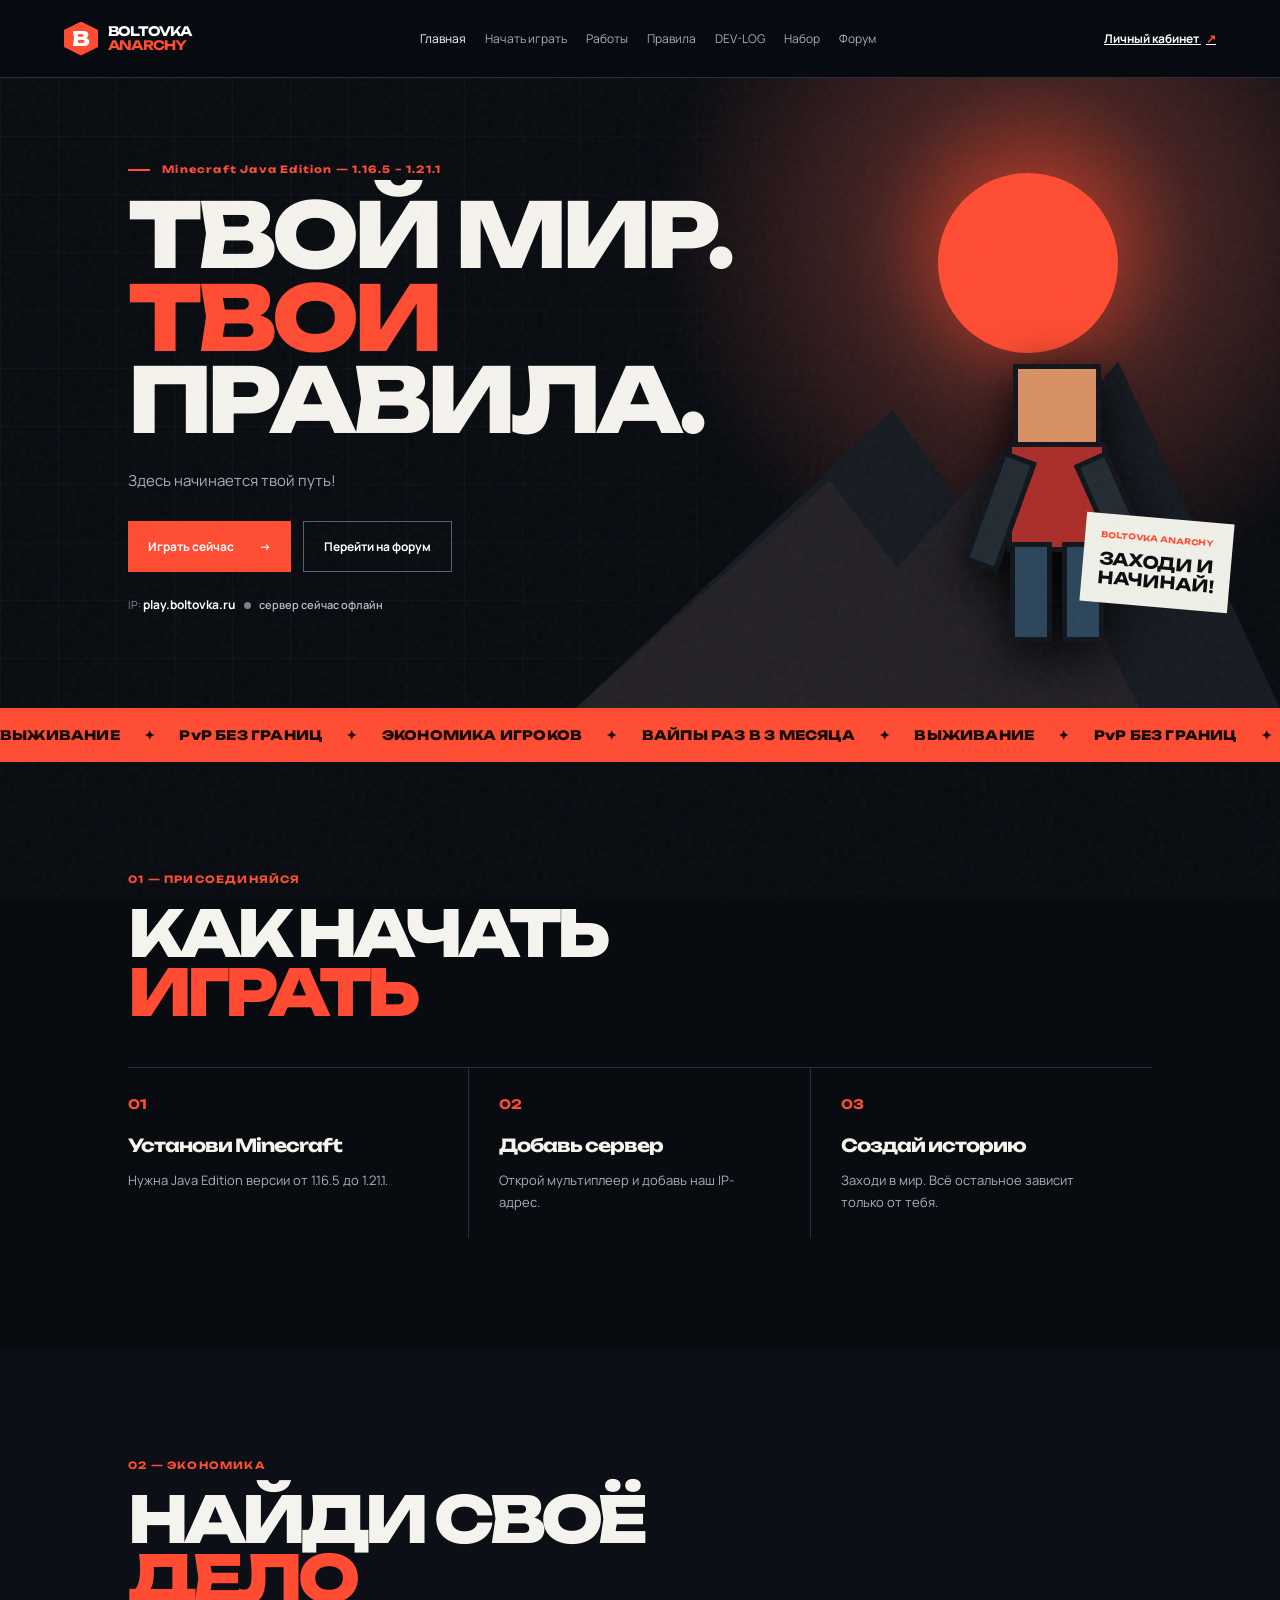
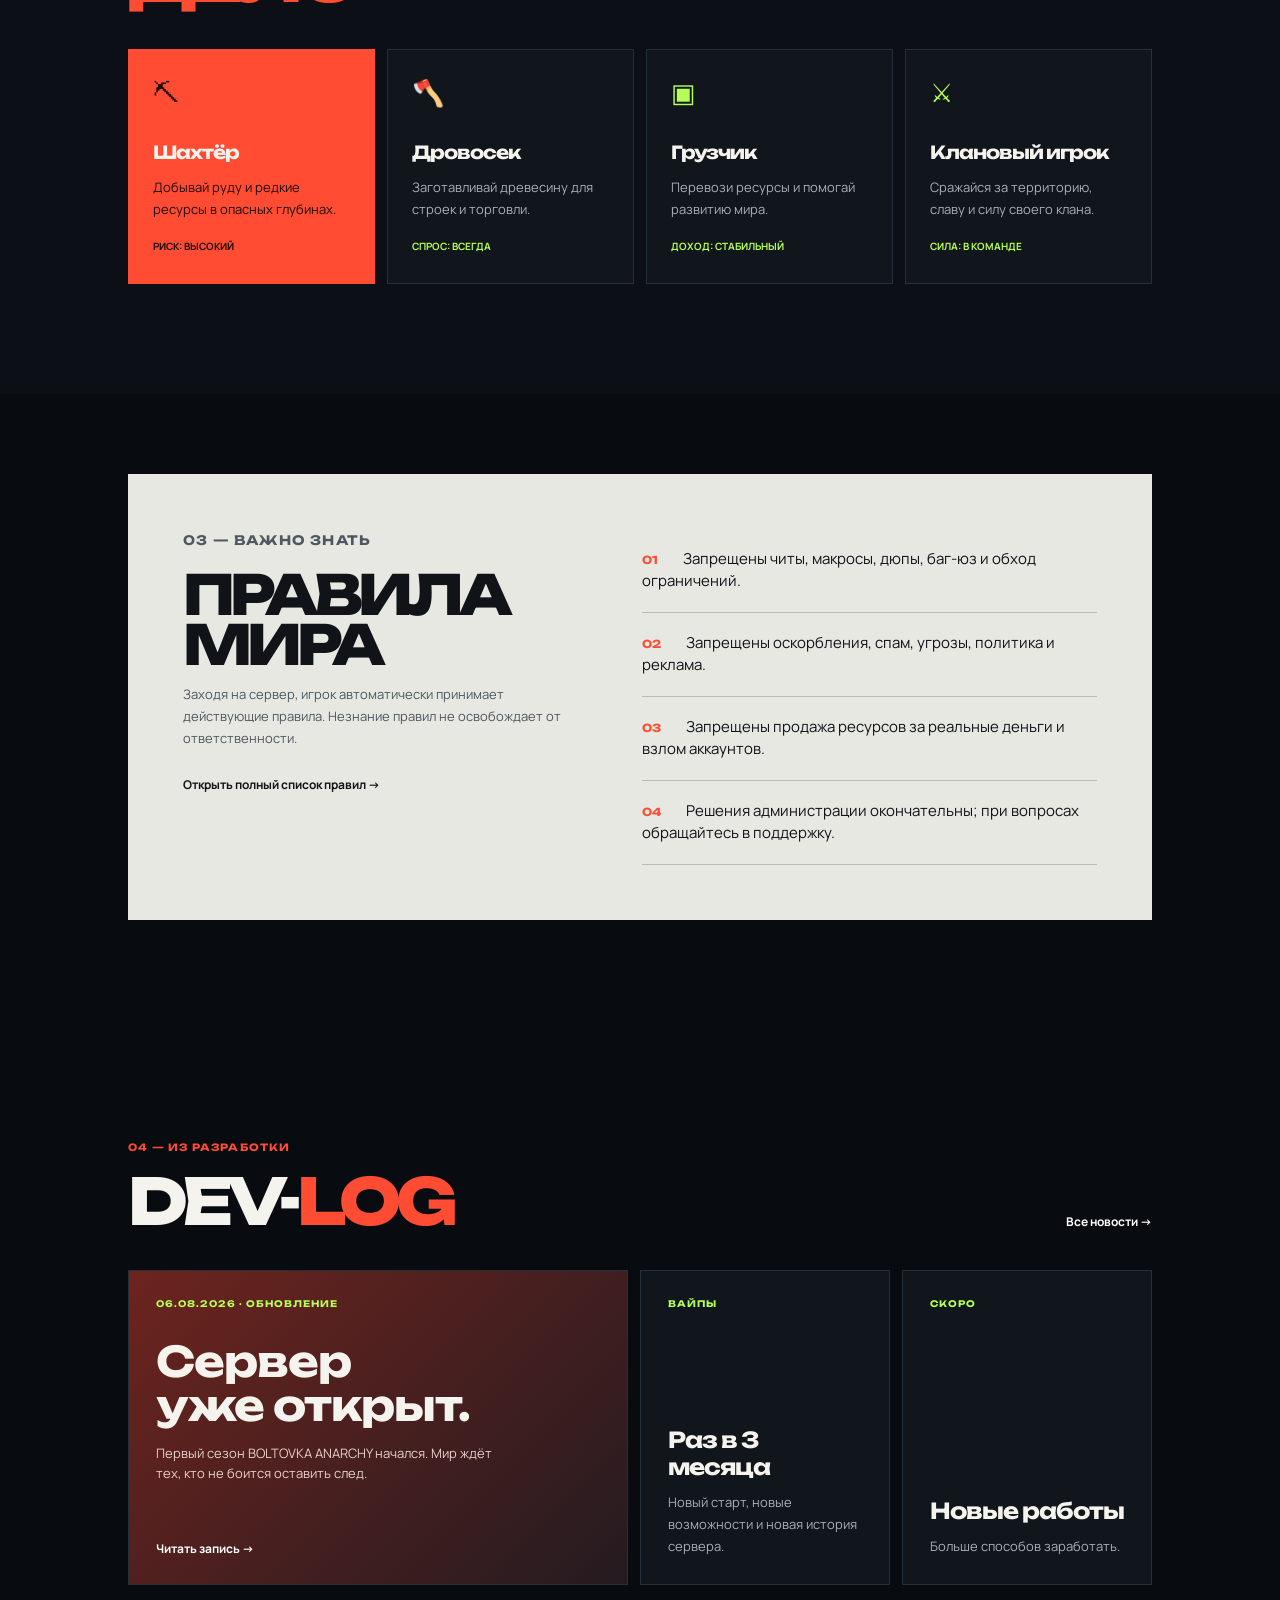
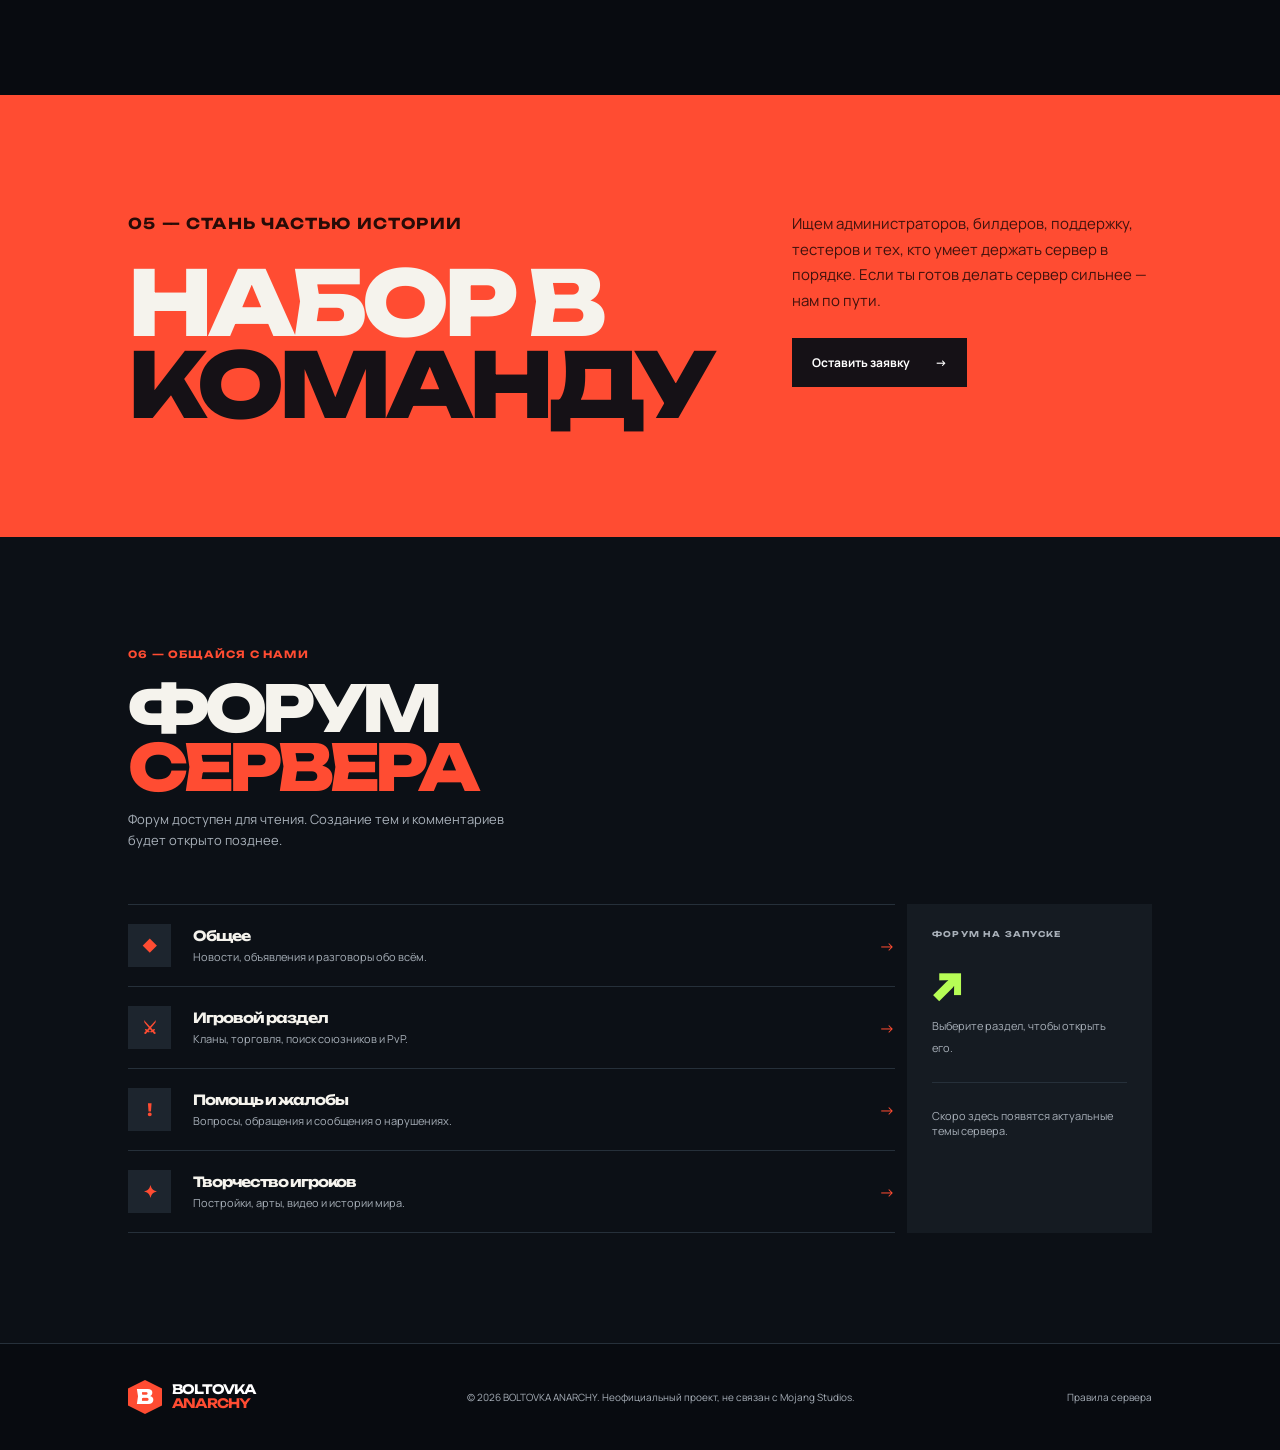
==== index.html @ 23313729 "Add files via upload" ====
<!doctype html>
<html lang="ru">
  <head>
    <meta charset="UTF-8" />
    <meta name="viewport" content="width=device-width, initial-scale=1.0" />
    <meta name="theme-color" content="#080b10" />
    <meta name="description" content="Официальный форум Minecraft-сервера BOLTOVKA ANARCHY" />
    <title>BOLTOVKA ANARCHY — Minecraft форум</title>
    <link rel="preconnect" href="https://fonts.googleapis.com" />
    <link rel="preconnect" href="https://fonts.gstatic.com" crossorigin />
    <link href="https://fonts.googleapis.com/css2?family=Manrope:wght@400;500;600;700;800&family=Unbounded:wght@500;700;800&display=swap" rel="stylesheet" />
    <link rel="stylesheet" href="styles.css" />
  </head>
  <body>
    <div class="noise"></div>
    <header class="header">
      <a class="brand" href="#home" aria-label="BOLTOVKA ANARCHY — главная">
        <span class="brand-mark">B</span>
        <span>BOLTOVKA<br /><em>ANARCHY</em></span>
      </a>
      <button class="menu-toggle" aria-label="Открыть меню" aria-expanded="false">☰</button>
      <nav class="nav" aria-label="Основная навигация">
        <a class="active" href="#home">Главная</a>
        <a href="#start">Начать играть</a>
        <a href="#jobs">Работы</a>
        <a href="rules.html">Правила</a>
        <a href="#news">DEV-LOG</a>
        <a href="#apply">Набор</a>
        <a href="#forum">Форум</a>
      </nav>
      <a class="account-button" href="account.html">Личный кабинет <span>↗</span></a>
    </header>

    <main>
      <section class="hero" id="home">
        <div class="hero-grid"></div>
        <div class="hero-copy">
          <p class="eyebrow"><span></span> Minecraft Java Edition — 1.16.5 – 1.21.1</p>
          <h1>ТВОЙ МИР.<br /><i>ТВОИ</i> ПРАВИЛА.</h1>
          <p class="hero-text">Здесь начинается твой путь!</p>
          <div class="hero-actions">
            <button class="button primary" data-copy="play.boltovka.ru">Играть сейчас <b>→</b></button>
            <a class="button secondary" href="#forum">Перейти на форум</a>
          </div>
          <p class="server-ip">IP: <button data-copy="play.boltovka.ru">play.boltovka.ru</button><span class="online-dot offline" id="online-dot"></span><strong id="online-status">проверяем онлайн…</strong></p>
        </div>
        <div class="hero-art" aria-hidden="true">
          <div class="sun"></div><div class="mountain mountain-a"></div><div class="mountain mountain-b"></div>
          <div class="character"><div class="head"></div><div class="body"></div><div class="arm arm-left"></div><div class="arm arm-right"></div><div class="leg leg-left"></div><div class="leg leg-right"></div></div>
          <div class="floating-card"><small>BOLTOVKA ANARCHY</small><b>ЗАХОДИ И<br />НАЧИНАЙ!</b></div>
        </div>
      </section>

      <section class="ticker" aria-label="Особенности сервера"><div class="ticker-track"><div class="ticker-copy">ВЫЖИВАНИЕ <b>✦</b> PvP БЕЗ ГРАНИЦ <b>✦</b> ЭКОНОМИКА ИГРОКОВ <b>✦</b> ВАЙПЫ РАЗ В 3 МЕСЯЦА <b>✦</b> ВЫЖИВАНИЕ <b>✦</b> PvP БЕЗ ГРАНИЦ <b>✦</b> ЭКОНОМИКА ИГРОКОВ <b>✦</b> ВАЙПЫ РАЗ В 3 МЕСЯЦА <b>✦</b> ВЫЖИВАНИЕ <b>✦</b> PvP БЕЗ ГРАНИЦ <b>✦</b> ЭКОНОМИКА ИГРОКОВ <b>✦</b> ВАЙПЫ РАЗ В 3 МЕСЯЦА <b>✦</b></div><div class="ticker-copy" aria-hidden="true">ВЫЖИВАНИЕ <b>✦</b> PvP БЕЗ ГРАНИЦ <b>✦</b> ЭКОНОМИКА ИГРОКОВ <b>✦</b> ВАЙПЫ РАЗ В 3 МЕСЯЦА <b>✦</b> ВЫЖИВАНИЕ <b>✦</b> PvP БЕЗ ГРАНИЦ <b>✦</b> ЭКОНОМИКА ИГРОКОВ <b>✦</b> ВАЙПЫ РАЗ В 3 МЕСЯЦА <b>✦</b> ВЫЖИВАНИЕ <b>✦</b> PvP БЕЗ ГРАНИЦ <b>✦</b> ЭКОНОМИКА ИГРОКОВ <b>✦</b> ВАЙПЫ РАЗ В 3 МЕСЯЦА <b>✦</b></div></div></section>

      <section class="section start" id="start">
        <div class="section-title"><p class="eyebrow">01 — ПРИСОЕДИНЯЙСЯ</p><h2>КАК НАЧАТЬ<br /><i>ИГРАТЬ</i></h2></div>
        <div class="steps">
          <article><span>01</span><h3>Установи Minecraft</h3><p>Нужна Java Edition версии от 1.16.5 до 1.21.1.</p></article>
          <article><span>02</span><h3>Добавь сервер</h3><p>Открой мультиплеер и добавь наш IP-адрес.</p></article>
          <article><span>03</span><h3>Создай историю</h3><p>Заходи в мир. Всё остальное зависит только от тебя.</p></article>
        </div>
      </section>

      <section class="section jobs" id="jobs">
        <div class="section-title"><p class="eyebrow">02 — ЭКОНОМИКА</p><h2>НАЙДИ СВОЁ<br /><i>ДЕЛО</i></h2></div>
        <div class="job-grid">
          <article class="job-card accent"><span>⛏</span><h3>Шахтёр</h3><p>Добывай руду и редкие ресурсы в опасных глубинах.</p><b>Риск: высокий</b></article>
          <article class="job-card"><span>🪓</span><h3>Дровосек</h3><p>Заготавливай древесину для строек и торговли.</p><b>Спрос: всегда</b></article>
          <article class="job-card"><span>▣</span><h3>Грузчик</h3><p>Перевози ресурсы и помогай развитию мира.</p><b>Доход: стабильный</b></article>
          <article class="job-card"><span>⚔</span><h3>Клановый игрок</h3><p>Сражайся за территорию, славу и силу своего клана.</p><b>Сила: в команде</b></article>
        </div>
      </section>

      <section class="section rules" id="rules">
        <div class="rules-panel"><div><p class="eyebrow">03 — ВАЖНО ЗНАТЬ</p><h2>ПРАВИЛА<br />МИРА</h2><p>Заходя на сервер, игрок автоматически принимает действующие правила. Незнание правил не освобождает от ответственности.</p><a href="rules.html" class="text-link">Открыть полный список правил →</a></div><ol><li><b>01</b> Запрещены читы, макросы, дюпы, баг-юз и обход ограничений.</li><li><b>02</b> Запрещены оскорбления, спам, угрозы, политика и реклама.</li><li><b>03</b> Запрещены продажа ресурсов за реальные деньги и взлом аккаунтов.</li><li><b>04</b> Решения администрации окончательны; при вопросах обращайтесь в поддержку.</li></ol></div>
      </section>

      <section class="section news" id="news">
        <div class="section-row"><div class="section-title"><p class="eyebrow">04 — ИЗ РАЗРАБОТКИ</p><h2>DEV-<i>LOG</i></h2></div><a class="text-link" href="#forum">Все новости →</a></div>
        <div class="news-grid"><article class="news-feature"><p>06.08.2026 · ОБНОВЛЕНИЕ</p><h3>Сервер<br />уже открыт.</h3><span>Первый сезон BOLTOVKA ANARCHY начался. Мир ждёт тех, кто не боится оставить след.</span><a href="#forum">Читать запись →</a></article><article class="news-card"><p>ВАЙПЫ</p><h3>Раз в 3 месяца</h3><span>Новый старт, новые возможности и новая история сервера.</span></article><article class="news-card"><p>СКОРО</p><h3>Новые работы</h3><span>Больше способов заработать.</span></article></div>
      </section>

      <section class="section apply" id="apply"><div><p class="eyebrow">05 — СТАНЬ ЧАСТЬЮ ИСТОРИИ</p><h2>НАБОР В<br /><i>КОМАНДУ</i></h2></div><div><p>Ищем администраторов, билдеров, поддержку, тестеров и тех, кто умеет держать сервер в порядке. Если ты готов делать сервер сильнее — нам по пути.</p><a class="button primary" href="apply.html">Оставить заявку <b>→</b></a></div></section>

      <section class="forum" id="forum">
        <div class="forum-head"><div><p class="eyebrow">06 — ОБЩАЙСЯ С НАМИ</p><h2>ФОРУМ<br /><i>СЕРВЕРА</i></h2><p class="forum-description">Форум доступен для чтения. Создание тем и комментариев будет открыто позднее.</p></div></div>
        <div class="forum-layout"><div class="forum-categories">
          <a class="forum-category" href="forum.html?section=general"><div class="forum-icon">◆</div><div><h3>Общее</h3><p>Новости, объявления и разговоры обо всём.</p></div><i>→</i></a>
          <a class="forum-category" href="forum.html?section=game"><div class="forum-icon">⚔</div><div><h3>Игровой раздел</h3><p>Кланы, торговля, поиск союзников и PvP.</p></div><i>→</i></a>
          <a class="forum-category" href="forum.html?section=help"><div class="forum-icon">!</div><div><h3>Помощь и жалобы</h3><p>Вопросы, обращения и сообщения о нарушениях.</p></div><i>→</i></a>
          <a class="forum-category" href="forum.html?section=creative"><div class="forum-icon">✦</div><div><h3>Творчество игроков</h3><p>Постройки, арты, видео и истории мира.</p></div><i>→</i></a>
        </div>
        <aside class="forum-side"><p class="eyebrow">ФОРУМ НА ЗАПУСКЕ</p><strong>↗</strong><span>Выберите раздел, чтобы открыть его.</span><hr /><p>Скоро здесь появятся актуальные темы сервера.</p></aside></div>
      </section>
    </main>

    <footer><a class="brand" href="#home"><span class="brand-mark">B</span><span>BOLTOVKA<br /><em>ANARCHY</em></span></a><p>© 2026 BOLTOVKA ANARCHY. Неофициальный проект, не связан с Mojang Studios.</p><a href="rules.html">Правила сервера</a></footer>
    <div class="toast" role="status" aria-live="polite"></div>
    <script src="script.js"></script>
  </body>
</html>
---- styles.css ----
:root{--bg:#080b10;--surface:#11161d;--line:#26303a;--text:#f5f3ed;--muted:#a7afb8;--red:#ff4c32;--lime:#b6fd55}*{box-sizing:border-box}html{scroll-behavior:smooth}body{margin:0;background:var(--bg);color:var(--text);font-family:Manrope,Arial,sans-serif}.noise{position:fixed;inset:0;pointer-events:none;opacity:.05;z-index:5;background-image:url("data:image/svg+xml,%3Csvg viewBox='0 0 180 180' xmlns='http://www.w3.org/2000/svg'%3E%3Cfilter id='n'%3E%3CfeTurbulence type='fractalNoise' baseFrequency='.9' numOctaves='4' stitchTiles='stitch'/%3E%3C/filter%3E%3Crect width='100%25' height='100%25' filter='url(%23n)' opacity='.8'/%3E%3C/svg%3E")}.header{height:78px;padding:0 5vw;display:flex;align-items:center;gap:28px;border-bottom:1px solid var(--line);position:sticky;top:0;z-index:10;background:rgba(8,11,16,.94);backdrop-filter:blur(16px)}.brand{display:flex;align-items:center;gap:10px;color:#fff;text-decoration:none;font:700 13px/1.05 Unbounded,sans-serif;letter-spacing:-.8px}.brand em{color:var(--red);font-style:normal}.brand-mark{display:grid;place-items:center;width:34px;height:34px;background:var(--red);clip-path:polygon(50% 0,100% 25%,100% 75%,50% 100%,0 75%,0 25%);font:800 20px/1 Unbounded}.nav{display:flex;gap:19px;margin:auto}.nav a{color:var(--muted);font-size:12px;text-decoration:none;white-space:nowrap}.nav a:hover,.nav a.active{color:#fff}.nav .active{color:var(--red)}.account-button,.button{border:0;cursor:pointer;font:700 12px Manrope;color:white}.account-button{background:none;padding:8px 0;white-space:nowrap}.account-button span{color:var(--red);margin-left:5px}.menu-toggle{display:none}.hero{min-height:630px;position:relative;overflow:hidden;display:flex;align-items:center;padding:80px 10vw}.hero-grid{position:absolute;inset:0;background:linear-gradient(#ffffff08 1px,transparent 1px),linear-gradient(90deg,#ffffff08 1px,transparent 1px);background-size:58px 58px;mask-image:linear-gradient(90deg,#000 30%,transparent 88%)}.hero-copy{max-width:660px;z-index:2}.eyebrow{font:700 10px/1.4 Unbounded,sans-serif;letter-spacing:1.2px;color:var(--red);margin:0 0 18px}.eyebrow span{display:inline-block;width:22px;height:2px;background:var(--red);vertical-align:middle;margin-right:9px}.hero h1,.section h2,.forum h2{font:800 clamp(44px,7vw,96px)/.92 Unbounded,sans-serif;letter-spacing:-5px;margin:0}.hero h1 i,.section h2 i,.forum h2 i{color:var(--red);font-style:normal}.hero-text{max-width:510px;color:var(--muted);line-height:1.7;font-size:15px;margin:27px 0}.hero-actions{display:flex;gap:12px}.button{display:inline-flex;gap:25px;align-items:center;justify-content:center;padding:16px 20px;text-decoration:none}.primary{background:var(--red)}.primary:hover{background:#ff684f}.secondary{border:1px solid #58616b;color:#fff;background:transparent}.server-ip{font-size:11px;color:#7e8994;margin-top:24px}.server-ip button{background:none;border:0;color:#fff;font:700 12px Manrope;padding:0;cursor:pointer}.online-dot{display:inline-block;width:7px;height:7px;border-radius:50%;background:var(--lime);margin:0 8px}.server-ip strong{font-weight:600;color:#b6bec6}.hero-art{position:absolute;right:0;top:0;width:55%;height:100%;background:radial-gradient(circle at 65% 25%,#8c3226 0 5%,#432221 24%,transparent 57%)}.sun{width:180px;height:180px;border-radius:50%;background:var(--red);position:absolute;right:23%;top:15%;box-shadow:0 0 90px #e5452b80}.mountain{position:absolute;bottom:0;clip-path:polygon(0 100%,45% 14%,57% 47%,77% 0,100% 100%);background:#161a21}.mountain-a{right:0;width:100%;height:55%}.mountain-b{right:20%;width:80%;height:42%;background:#232026}.character{position:absolute;right:21%;bottom:11%;width:150px;height:275px;filter:drop-shadow(0 15px 25px #000)}.character>*{position:absolute;background:#222a32;border:5px solid #10151b}.character .head{width:88px;height:84px;left:31px;top:0;background:#d89063}.character .body{width:100px;height:110px;left:25px;top:78px;background:#aa2d29}.arm{width:36px;height:117px;top:89px}.arm-left{left:0;transform:rotate(20deg)}.arm-right{right:0;transform:rotate(-24deg)}.leg{width:42px;height:100px;top:178px;background:#2b455a}.leg-left{left:28px}.leg-right{right:28px}.floating-card{position:absolute;right:7%;bottom:16%;padding:16px;background:#eff0e8;color:#0a0d10;transform:rotate(5deg);font:800 17px/1.1 Unbounded}.floating-card small{display:block;color:var(--red);font:700 8px Unbounded;margin-bottom:10px}.ticker{overflow:hidden;background:var(--red);color:#160704;white-space:nowrap;font:800 13px/54px Unbounded;letter-spacing:.2px}.ticker div{width:max-content;animation:ticker 22s linear infinite}.ticker span{margin:0 21px}.section{padding:110px 10vw}.section-title h2,.forum h2{font-size:clamp(39px,5vw,72px)}.steps{display:grid;grid-template-columns:repeat(3,1fr);border-top:1px solid var(--line);margin-top:45px}.steps article{padding:24px 35px 10px 0;border-right:1px solid var(--line);min-height:170px}.steps article+article{padding-left:30px}.steps article:last-child{border-right:0}.steps span{font:700 13px Unbounded;color:var(--red)}h3{font:700 18px Unbounded;margin:20px 0 11px;letter-spacing:-1px}.steps p,.job-card p,.rules-panel p,.news-card span,.apply p{font-size:13px;line-height:1.7;color:var(--muted)}.jobs{background:#0c1016}.job-grid{display:grid;grid-template-columns:repeat(4,1fr);gap:12px;margin-top:41px}.job-card{padding:24px;background:var(--surface);border:1px solid var(--line);min-height:235px;transition:.2s}.job-card:hover{transform:translateY(-6px);border-color:#6a3b35}.job-card>span{font-size:26px;color:var(--lime)}.job-card h3{margin-top:31px}.job-card b{font-size:10px;color:var(--lime);text-transform:uppercase}.job-card.accent{background:var(--red);border-color:var(--red)}.job-card.accent>span,.job-card.accent p,.job-card.accent b{color:#1b0c09}.rules{padding-top:80px}.rules-panel{display:grid;grid-template-columns:1fr 1.2fr;gap:80px;padding:55px;background:#e7e8e2;color:#101419}.rules-panel h2{font-size:55px}.rules-panel p{color:#4e5860;max-width:390px}.rules-panel ol{margin:0;padding:0;list-style:none}.rules-panel li{padding:19px 0;border-bottom:1px solid #b9bdb8;font-size:15px;line-height:1.5}.rules-panel li b{color:var(--red);font:700 11px Unbounded;margin-right:22px}.text-link{color:#fff;font:700 12px Manrope;text-decoration:none}.rules-panel .text-link{color:#101419;display:inline-block;margin-top:14px}.section-row,.forum-head{display:flex;justify-content:space-between;align-items:end}.news-grid{display:grid;grid-template-columns:2fr 1fr 1fr;gap:12px;margin-top:40px}.news-feature,.news-card{min-height:315px;padding:27px;background:var(--surface);border:1px solid var(--line);display:flex;flex-direction:column}.news-feature{background:linear-gradient(135deg,#6d241e,#241b20)}.news-feature p,.news-card p{font:700 9px Unbounded;color:var(--lime);letter-spacing:1px;margin:0}.news-feature h3{font-size:42px;line-height:1.05;margin:30px 0 15px}.news-feature span{color:#e8d0c9;font-size:13px;line-height:1.6;max-width:350px}.news-feature a{color:#fff;margin-top:auto;font:700 12px Manrope;text-decoration:none}.news-card h3{font-size:22px;margin-top:auto}.team{background:#0c1016}.team-grid{display:grid;grid-template-columns:repeat(4,1fr);gap:20px;margin-top:40px}.team-grid article{text-align:center}.avatar{height:170px;display:grid;place-items:center;font:800 60px Unbounded;background:#252b32;color:#fff;clip-path:polygon(50% 0,100% 18%,100% 82%,50% 100%,0 82%,0 18%)}.avatar.red{background:var(--red)}.avatar.gold{background:#b9853e}.avatar.green{background:#53845b}.team-grid h3{font-size:15px;margin-bottom:5px}.team-grid p{font-size:11px;color:var(--muted);margin:0}.apply{display:grid;grid-template-columns:1fr 1fr;gap:80px;background:var(--red)}.apply .eyebrow{color:#280b07}.apply p{color:#40120d;max-width:430px;font-size:15px;margin:6px 0 25px}.apply .primary{background:#151116}.forum{padding:110px 10vw;background:#0c1016}.forum-layout{display:grid;grid-template-columns:1fr 245px;gap:12px;margin-top:40px}.forum-categories{border-top:1px solid var(--line)}.forum-categories article{display:grid;grid-template-columns:48px 1fr 70px;gap:17px;align-items:center;padding:19px 0;border-bottom:1px solid var(--line)}.forum-icon{width:43px;height:43px;display:grid;place-items:center;background:#1d252e;color:var(--red);font:700 17px Unbounded}.forum-categories h3{font-size:14px;margin:0 0 5px}.forum-categories p{color:var(--muted);font-size:11px;margin:0}.forum-categories article>span{font-size:10px;color:var(--muted);text-align:right}.forum-side{background:#151b22;padding:25px}.forum-side .eyebrow{font-size:8px}.forum-side strong{display:block;font:800 44px Unbounded;color:var(--lime)}.forum-side span,.forum-side p{font-size:11px;color:var(--muted)}.forum-side hr{border:0;border-top:1px solid var(--line);margin:25px 0}.forum-side b{font-size:13px;color:#fff}footer{padding:36px 10vw;display:flex;align-items:center;justify-content:space-between;gap:20px;border-top:1px solid var(--line)}footer p,footer>a:not(.brand){color:var(--muted);font-size:10px;text-decoration:none}.toast{position:fixed;right:25px;bottom:25px;background:#eef0e9;color:#11171a;padding:14px 18px;font:700 12px Manrope;opacity:0;transform:translateY(15px);transition:.25s;z-index:20;pointer-events:none}.toast.show{opacity:1;transform:none}@keyframes ticker{to{transform:translateX(-50%)}}@media(max-width:900px){.header{padding:0 6vw}.nav{display:none;position:absolute;top:77px;left:0;right:0;background:#10151b;padding:22px 6vw;flex-direction:column;gap:17px;border-bottom:1px solid var(--line)}.nav.open{display:flex}.menu-toggle{display:block;margin-left:auto;background:none;border:0;color:#fff;font-size:21px}.account-button{display:none}.hero{padding:75px 7vw;min-height:620px}.hero-art{opacity:.52;width:100%}.hero-copy{max-width:580px}.job-grid,.team-grid{grid-template-columns:repeat(2,1fr)}.news-grid{grid-template-columns:1fr 1fr}.news-feature{grid-column:span 2}.rules-panel,.apply{grid-template-columns:1fr;gap:36px}.forum-layout{grid-template-columns:1fr}.forum-side{display:none}}@media(max-width:560px){.header{height:66px}.brand{font-size:10px}.brand-mark{width:28px;height:28px;font-size:16px}.nav{top:65px}.hero{padding:75px 7vw 60px;min-height:600px}.hero h1{letter-spacing:-3px}.hero-art{opacity:.3}.hero-actions{flex-direction:column;align-items:flex-start}.section,.forum{padding:75px 7vw}.steps{grid-template-columns:1fr}.steps article,.steps article+article{padding:20px 0;border-right:0;border-bottom:1px solid var(--line)}.job-grid,.team-grid,.news-grid{grid-template-columns:1fr}.news-feature{grid-column:span 1}.rules-panel{padding:32px 25px}.rules-panel h2{font-size:42px}.section-row,.forum-head{align-items:start;gap:20px;flex-direction:column}.forum-categories article{grid-template-columns:42px 1fr}.forum-categories article>span{display:none}.apply{gap:28px}.hero h1{font-size:52px}footer{padding:27px 7vw;align-items:flex-start;flex-direction:column;gap:12px}}

/* Forum and ticker refinements */
.ticker-track{display:flex;width:max-content;will-change:transform;animation:ticker 32s linear infinite}.ticker-copy{flex:none;display:block;padding-right:42px}.ticker-copy b{margin:0 21px;font-weight:800}.online-dot.offline{background:#77808a}.forum-description{font-size:13px;line-height:1.6;color:var(--muted);max-width:390px}.forum-category{display:grid;grid-template-columns:48px 1fr 40px;gap:17px;align-items:center;padding:19px 0;border-bottom:1px solid var(--line);text-decoration:none;color:inherit;transition:.2s}.forum-category:hover{padding-left:10px;background:#11161d}.forum-category i{font-style:normal;color:var(--red);text-align:right}@media(max-width:560px){.forum-category{grid-template-columns:42px 1fr}.forum-category i{display:none}}

.form-page{max-width:900px;margin:auto;padding:85px 30px 120px}.form-page h1{font:800 clamp(44px,7vw,76px)/.93 Unbounded;margin:0;letter-spacing:-4px}.form-page h1 i{color:var(--red);font-style:normal}.form-lead{color:var(--muted);max-width:630px;line-height:1.7}.form-page form{margin-top:35px}.form-page fieldset{border:1px solid var(--line);margin:20px 0;padding:25px;background:#0d1218}.form-page legend{font:700 16px Unbounded;padding:0 8px}.form-page label{display:block;font-size:12px;font-weight:700;margin:16px 0}.field-grid{display:grid;grid-template-columns:1fr 1fr;gap:0 18px}.form-page input,.form-page textarea,.form-page select{display:block;width:100%;background:#151c24;border:1px solid #35414e;color:#fff;font:500 14px Manrope;padding:12px;margin-top:7px}.form-page textarea{min-height:88px;resize:vertical}.role-grid{display:grid;grid-template-columns:repeat(5,1fr);gap:10px}.role-grid label{margin:0;cursor:pointer}.role-grid input{position:absolute;opacity:0}.role-grid span{display:grid;gap:10px;min-height:100px;padding:16px;background:#151c24;border:1px solid #35414e;font-size:23px}.role-grid b{font-size:11px}.role-grid input:checked+span{border-color:var(--red);background:#3a201d}.form-status{color:var(--lime);min-height:20px}.auth-tabs{display:flex;gap:8px;margin-top:35px}.auth-tabs button{background:#161d25;color:var(--muted);border:1px solid var(--line);padding:12px 22px;font:700 12px Manrope;cursor:pointer}.auth-tabs button.active{background:var(--red);border-color:var(--red);color:#fff}.auth-panel{max-width:480px;margin-top:25px}.auth-panel h2{font:700 25px Unbounded}.account-page .form-page{max-width:600px}@media(max-width:600px){.form-page{padding:60px 20px}.field-grid,.role-grid{grid-template-columns:1fr}.role-grid span{min-height:70px;grid-template-columns:35px 1fr;align-items:center}.form-page h1{letter-spacing:-3px}}
.apply h2 i{color:#151116}.account-page{max-width:600px}
.rules-page{max-width:920px;margin:auto;padding:85px 30px 120px}.rules-page h1{font:800 clamp(44px,7vw,76px)/.93 Unbounded;margin:0;letter-spacing:-4px}.rules-page h1 i{color:var(--red);font-style:normal}.rules-page section{padding:28px 0;border-bottom:1px solid var(--line)}.rules-page h2{font:700 22px Unbounded;margin:0 0 18px}.rules-page ol{padding-left:25px;margin:0}.rules-page li{color:var(--muted);font-size:14px;line-height:1.65;padding:7px 0}.rules-page li::marker{color:var(--red);font-weight:800}@media(max-width:600px){.rules-page{padding:60px 20px}.rules-page h1{letter-spacing:-3px}.rules-page h2{font-size:18px}}
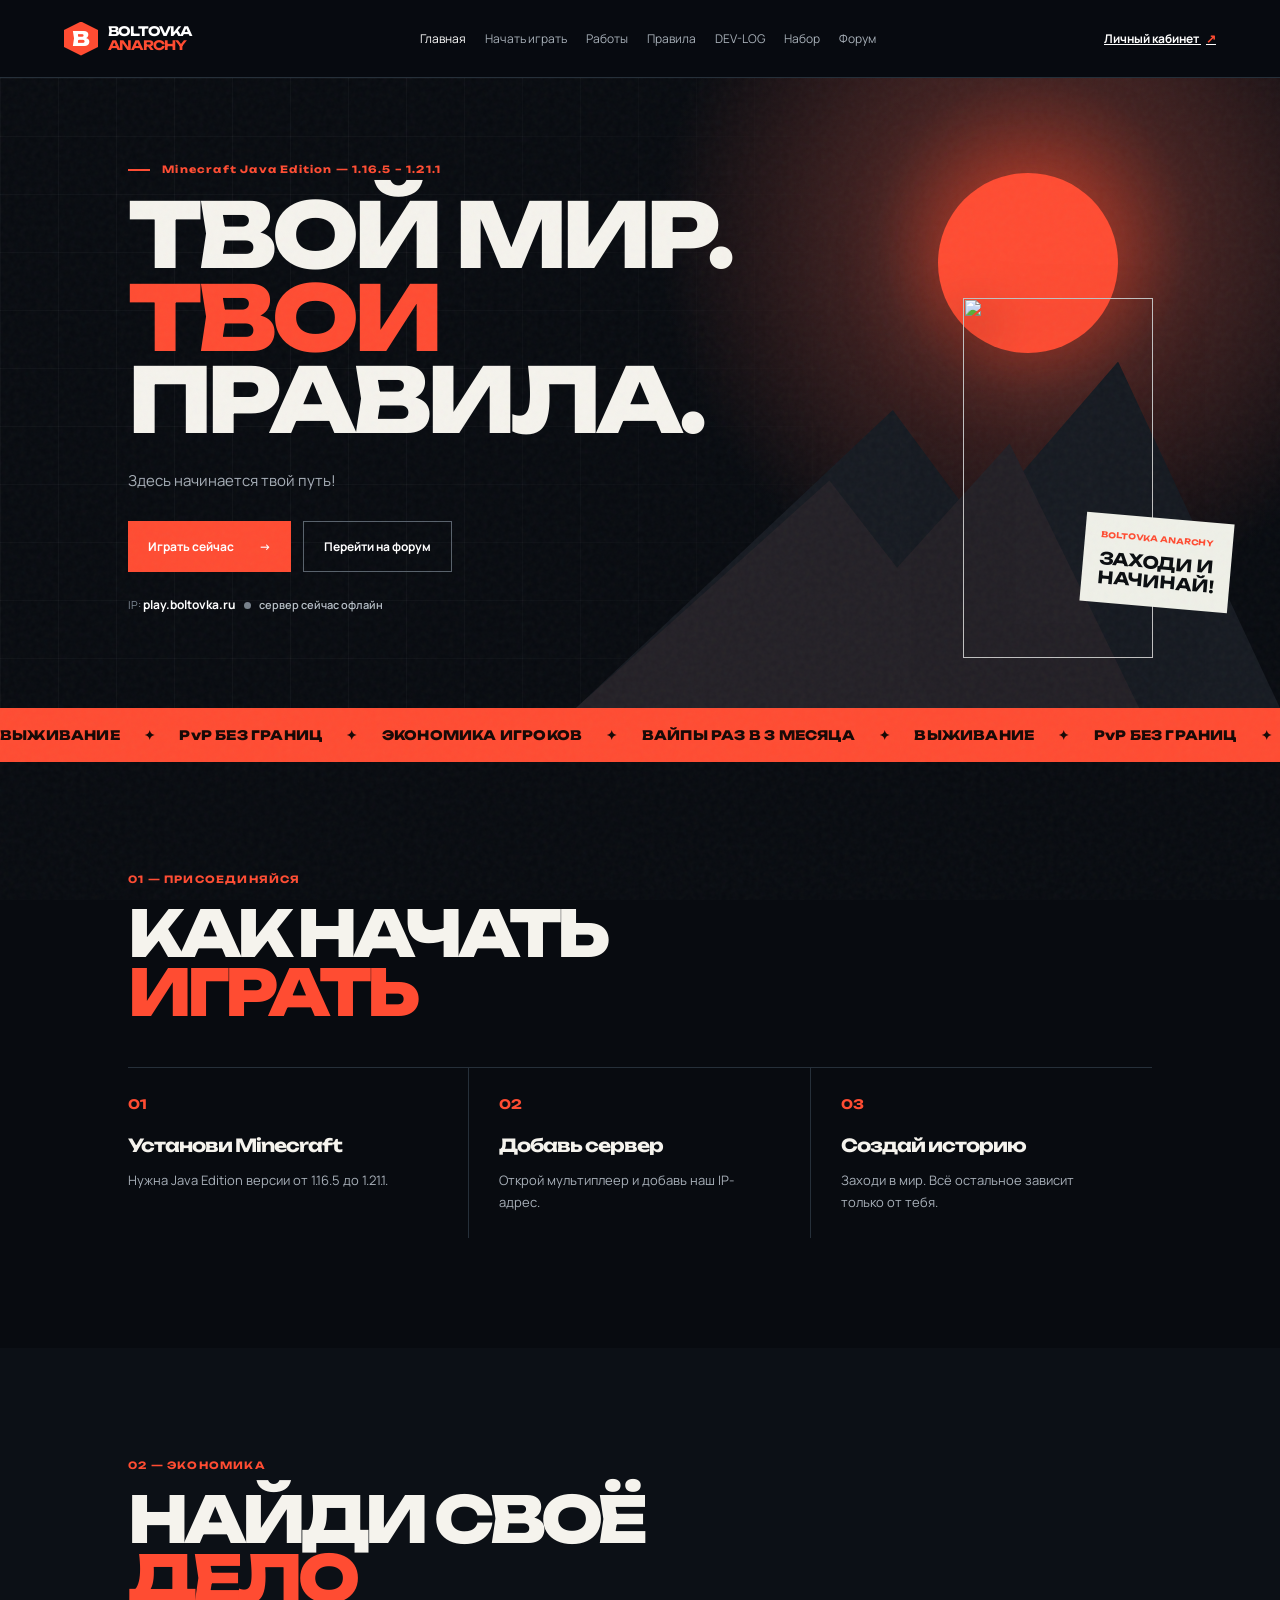
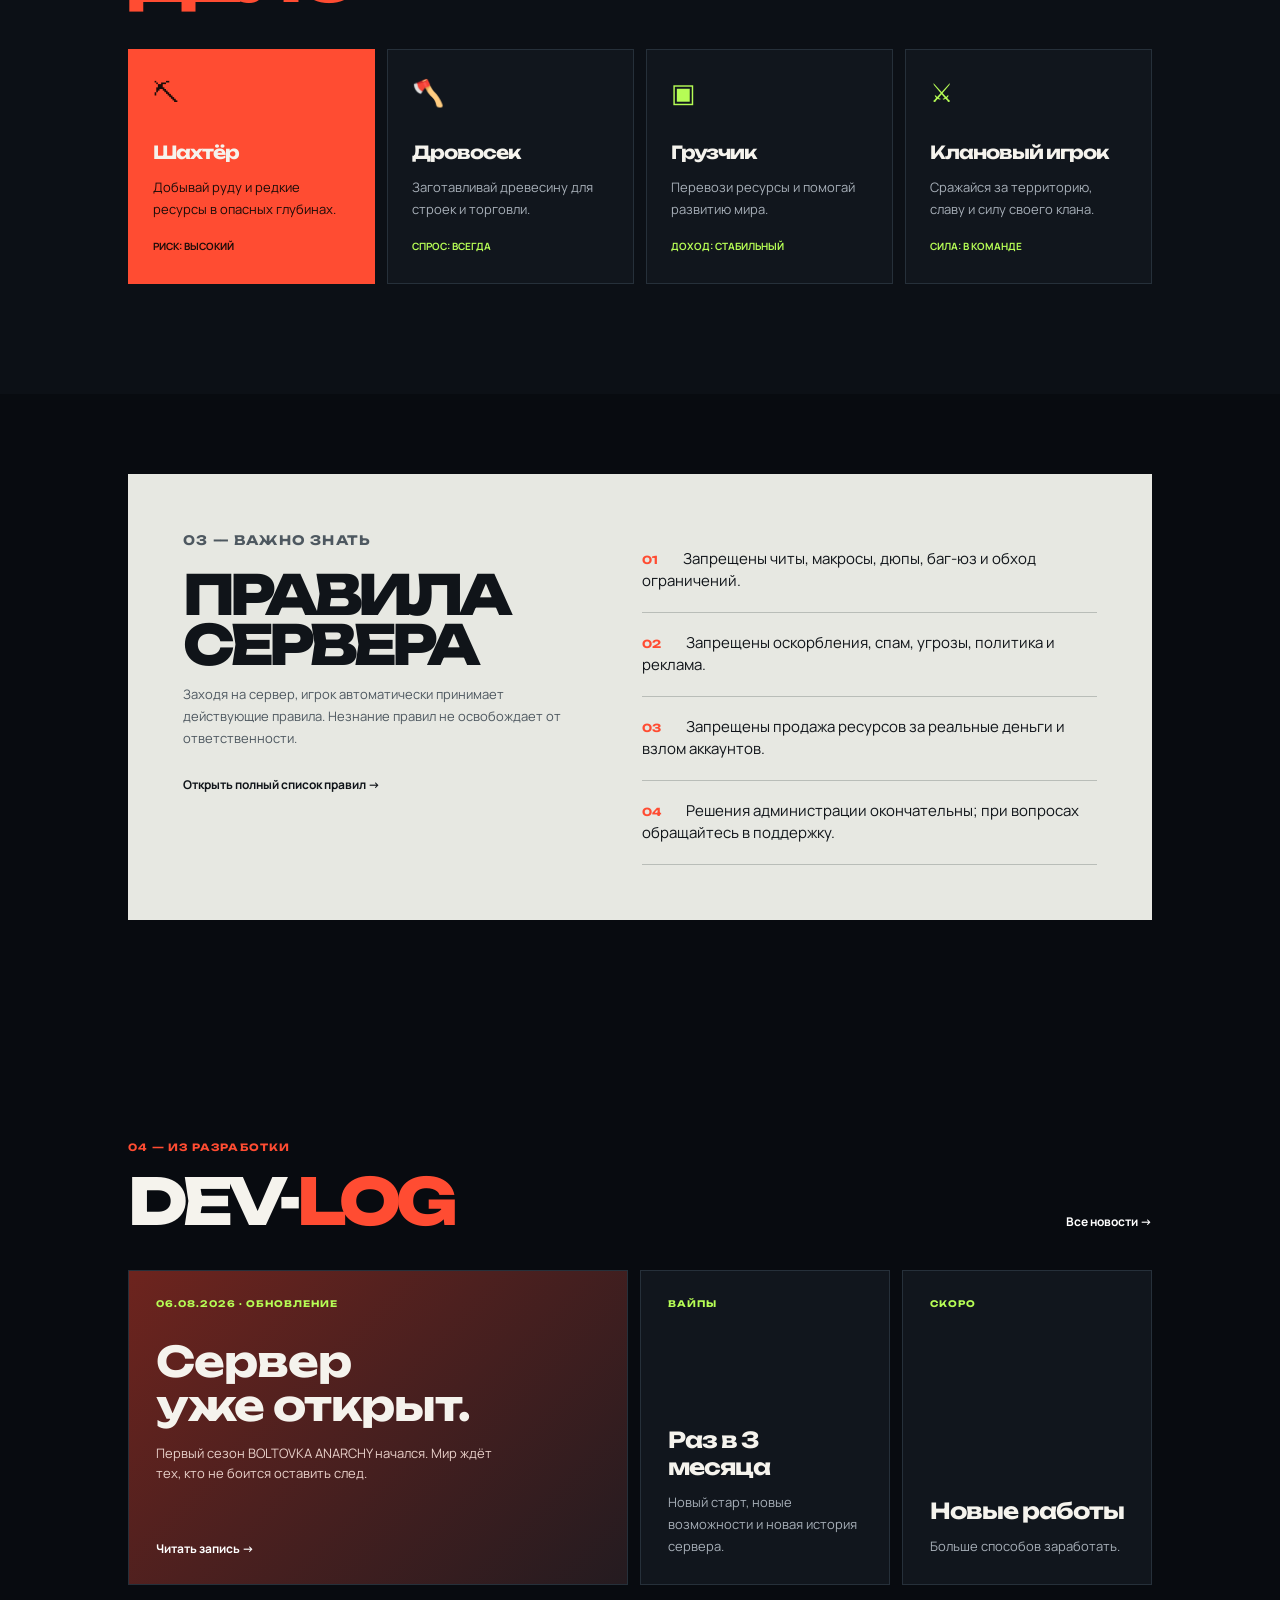
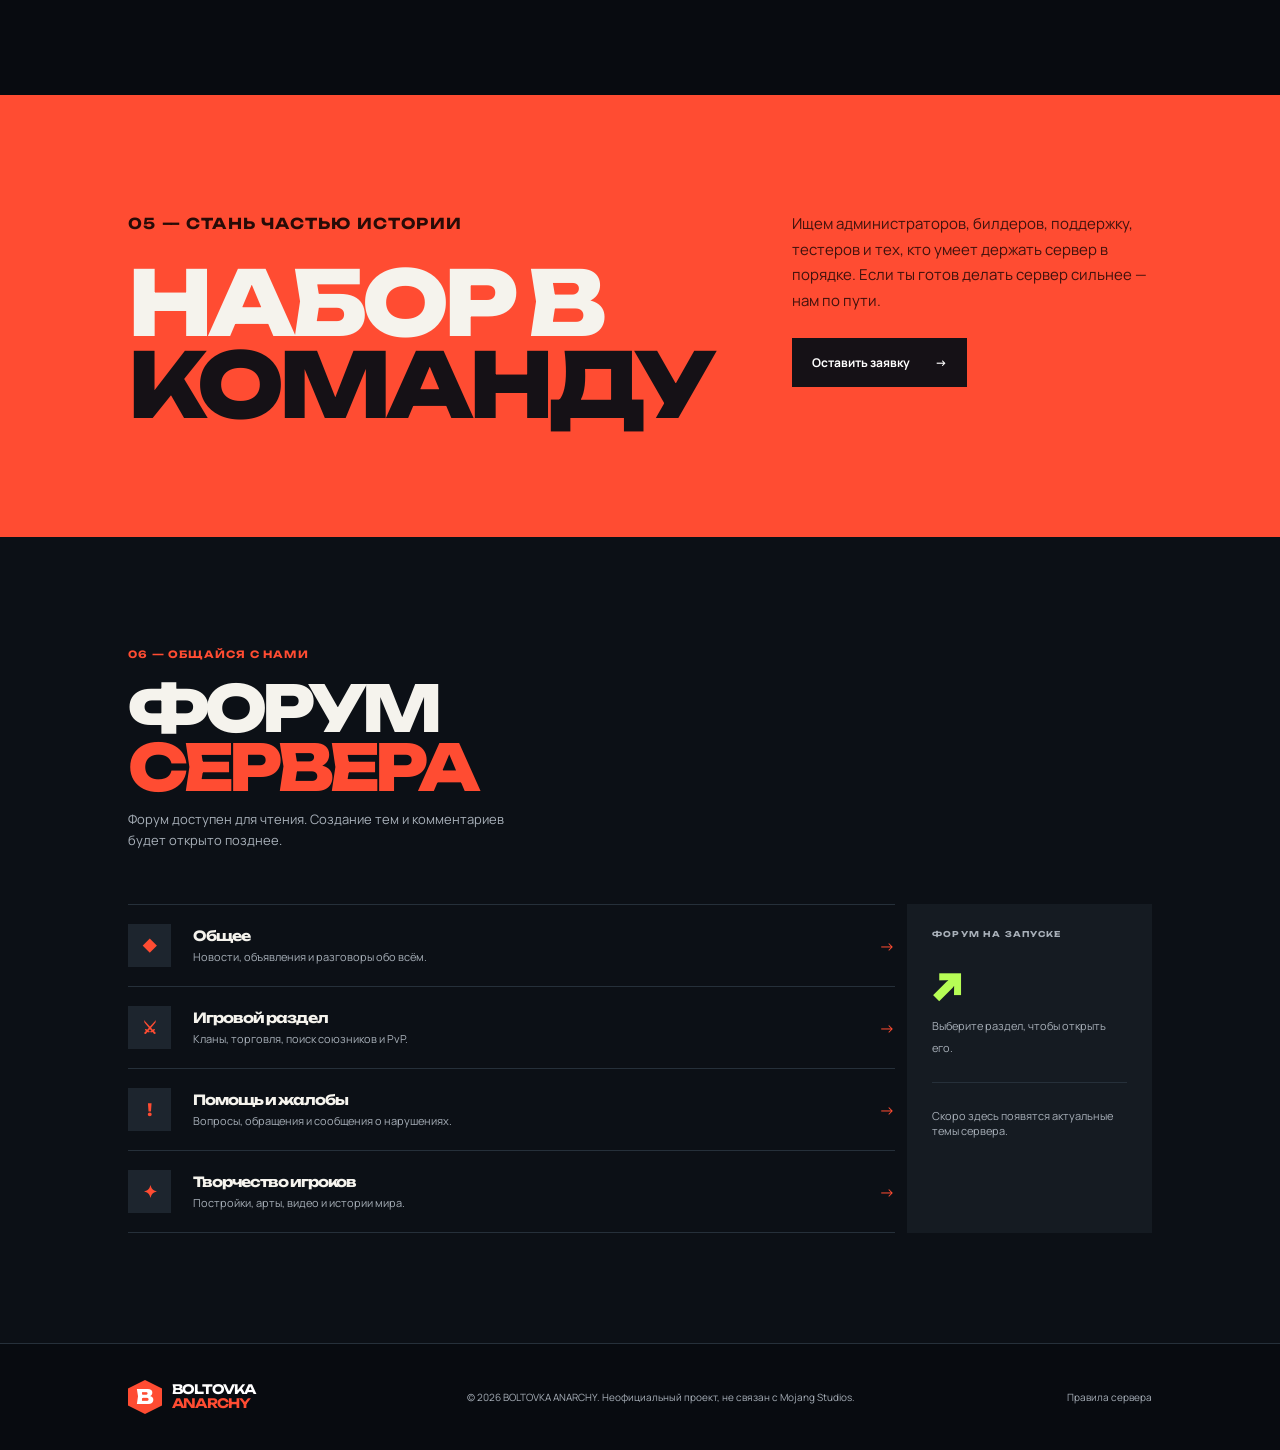
==== commit 88232f24: "Add player cabinet and profile API" ====
--- a/index.html
+++ b/index.html
@@ -46,7 +46,7 @@
         </div>
         <div class="hero-art" aria-hidden="true">
           <div class="sun"></div><div class="mountain mountain-a"></div><div class="mountain mountain-b"></div>
-          <div class="character"><div class="head"></div><div class="body"></div><div class="arm arm-left"></div><div class="arm arm-right"></div><div class="leg leg-left"></div><div class="leg leg-right"></div></div>
+          <img src="https://mc-heads.net/body/Boltov04ka/180" alt="" style="position:absolute;right:18%;bottom:8%;width:190px;height:360px;object-fit:contain;filter:drop-shadow(0 18px 26px #000)" />
           <div class="floating-card"><small>BOLTOVKA ANARCHY</small><b>ЗАХОДИ И<br />НАЧИНАЙ!</b></div>
         </div>
       </section>
@@ -73,7 +73,7 @@
       </section>
 
       <section class="section rules" id="rules">
-        <div class="rules-panel"><div><p class="eyebrow">03 — ВАЖНО ЗНАТЬ</p><h2>ПРАВИЛА<br />МИРА</h2><p>Заходя на сервер, игрок автоматически принимает действующие правила. Незнание правил не освобождает от ответственности.</p><a href="rules.html" class="text-link">Открыть полный список правил →</a></div><ol><li><b>01</b> Запрещены читы, макросы, дюпы, баг-юз и обход ограничений.</li><li><b>02</b> Запрещены оскорбления, спам, угрозы, политика и реклама.</li><li><b>03</b> Запрещены продажа ресурсов за реальные деньги и взлом аккаунтов.</li><li><b>04</b> Решения администрации окончательны; при вопросах обращайтесь в поддержку.</li></ol></div>
+        <div class="rules-panel"><div><p class="eyebrow">03 — ВАЖНО ЗНАТЬ</p><h2>ПРАВИЛА<br />СЕРВЕРА</h2><p>Заходя на сервер, игрок автоматически принимает действующие правила. Незнание правил не освобождает от ответственности.</p><a href="rules.html" class="text-link">Открыть полный список правил →</a></div><ol><li><b>01</b> Запрещены читы, макросы, дюпы, баг-юз и обход ограничений.</li><li><b>02</b> Запрещены оскорбления, спам, угрозы, политика и реклама.</li><li><b>03</b> Запрещены продажа ресурсов за реальные деньги и взлом аккаунтов.</li><li><b>04</b> Решения администрации окончательны; при вопросах обращайтесь в поддержку.</li></ol></div>
       </section>
 
       <section class="section news" id="news">
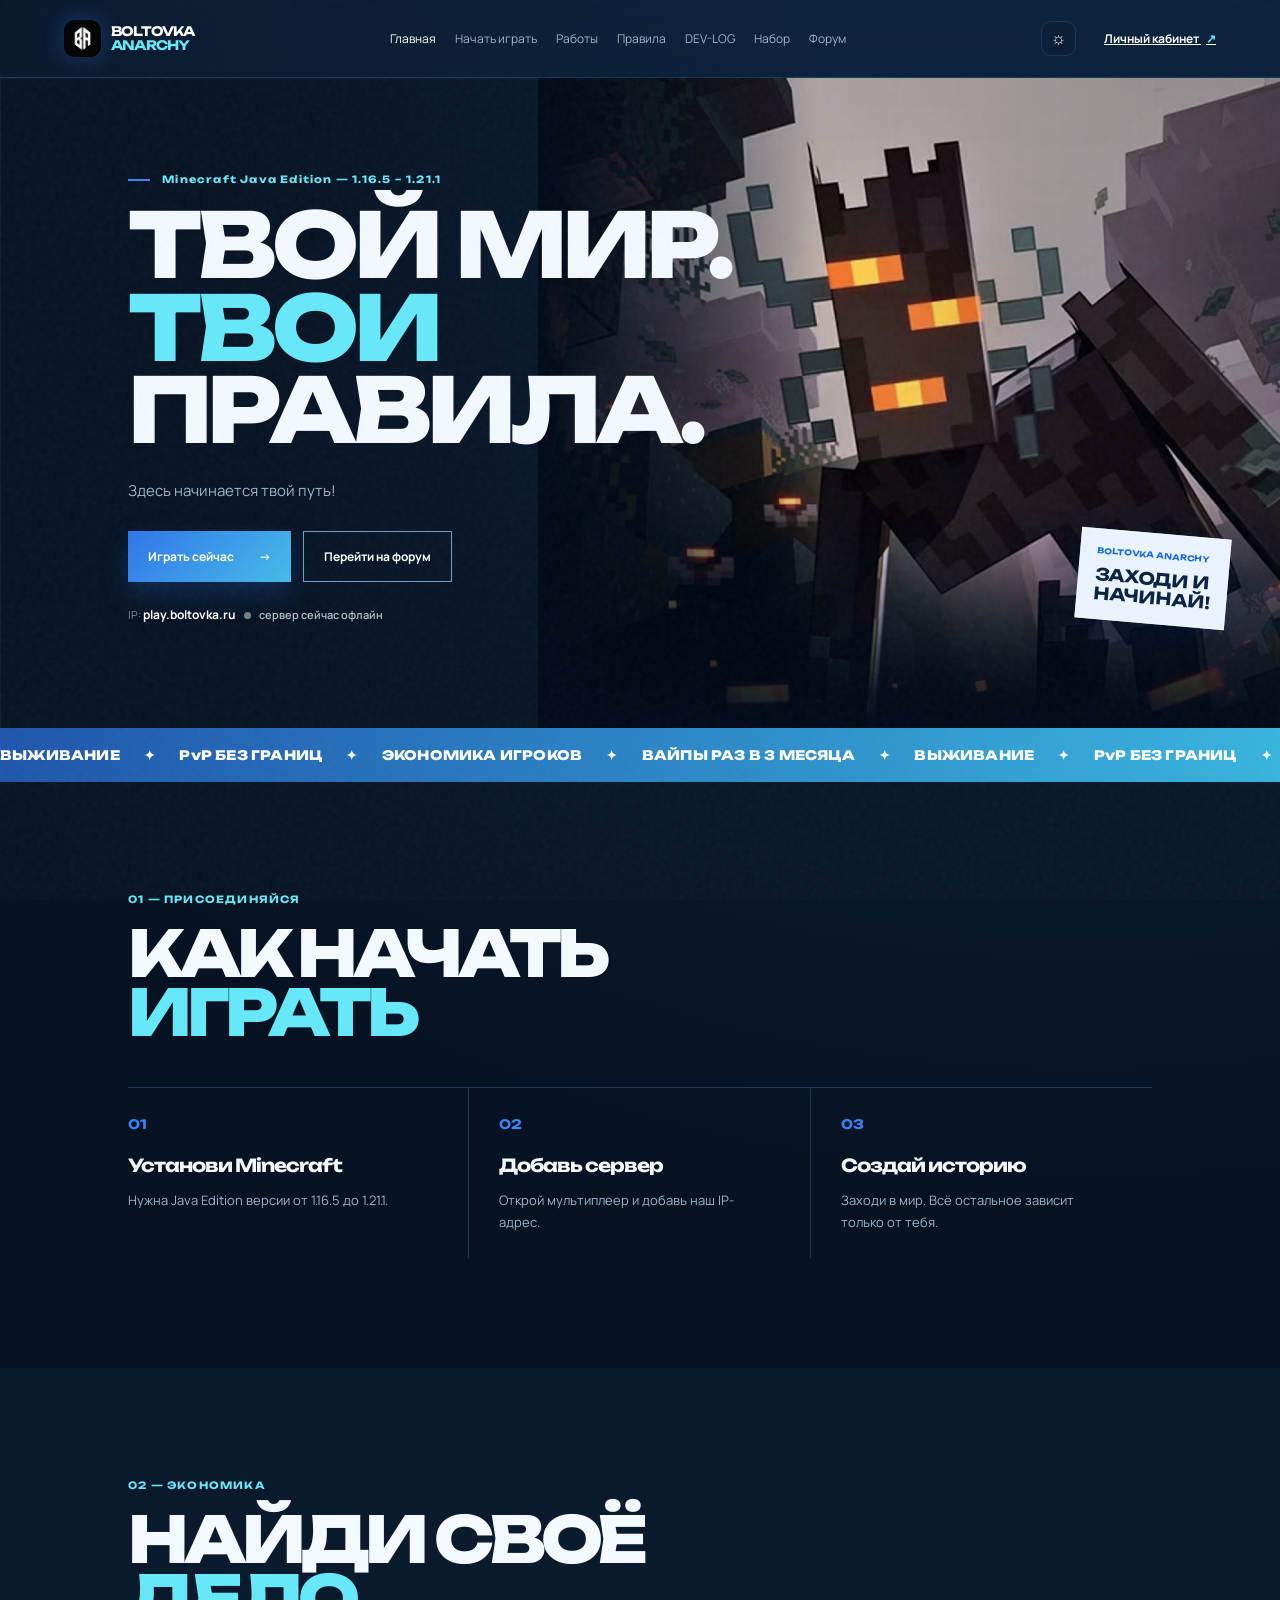
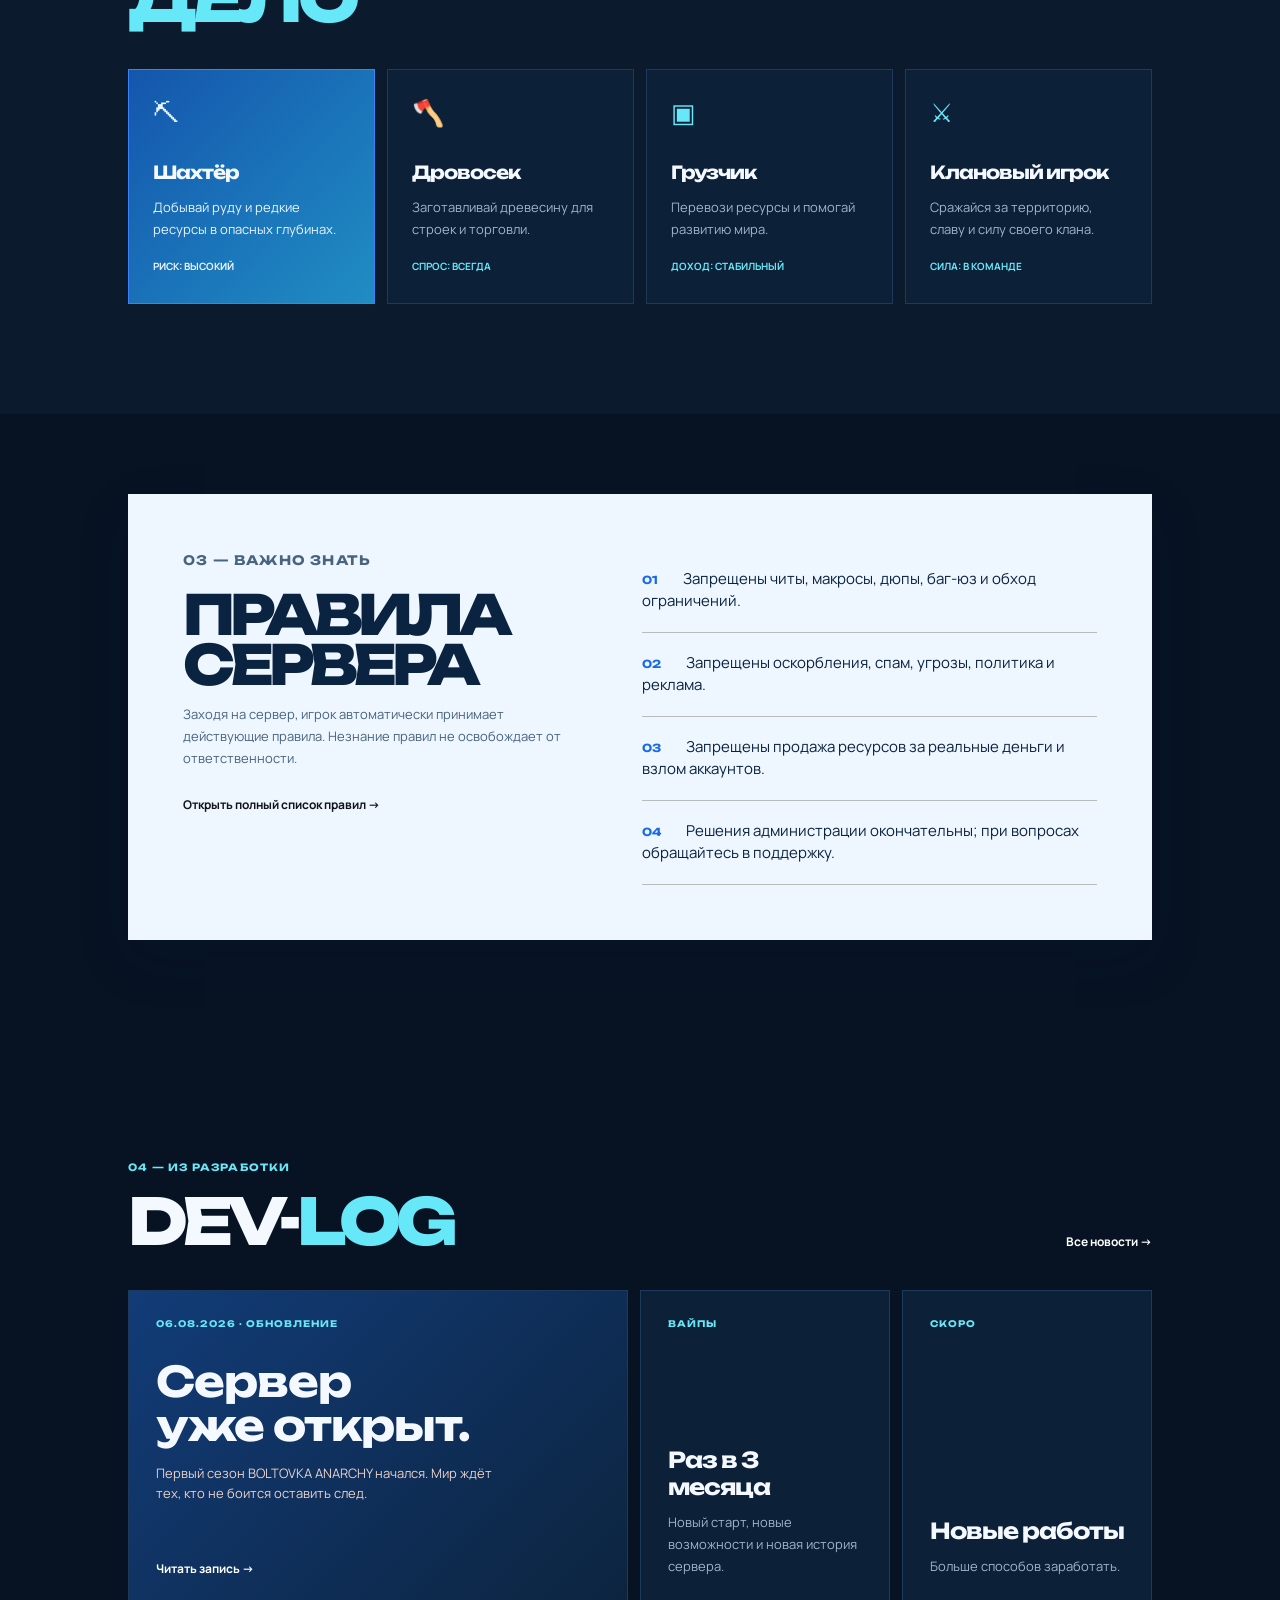
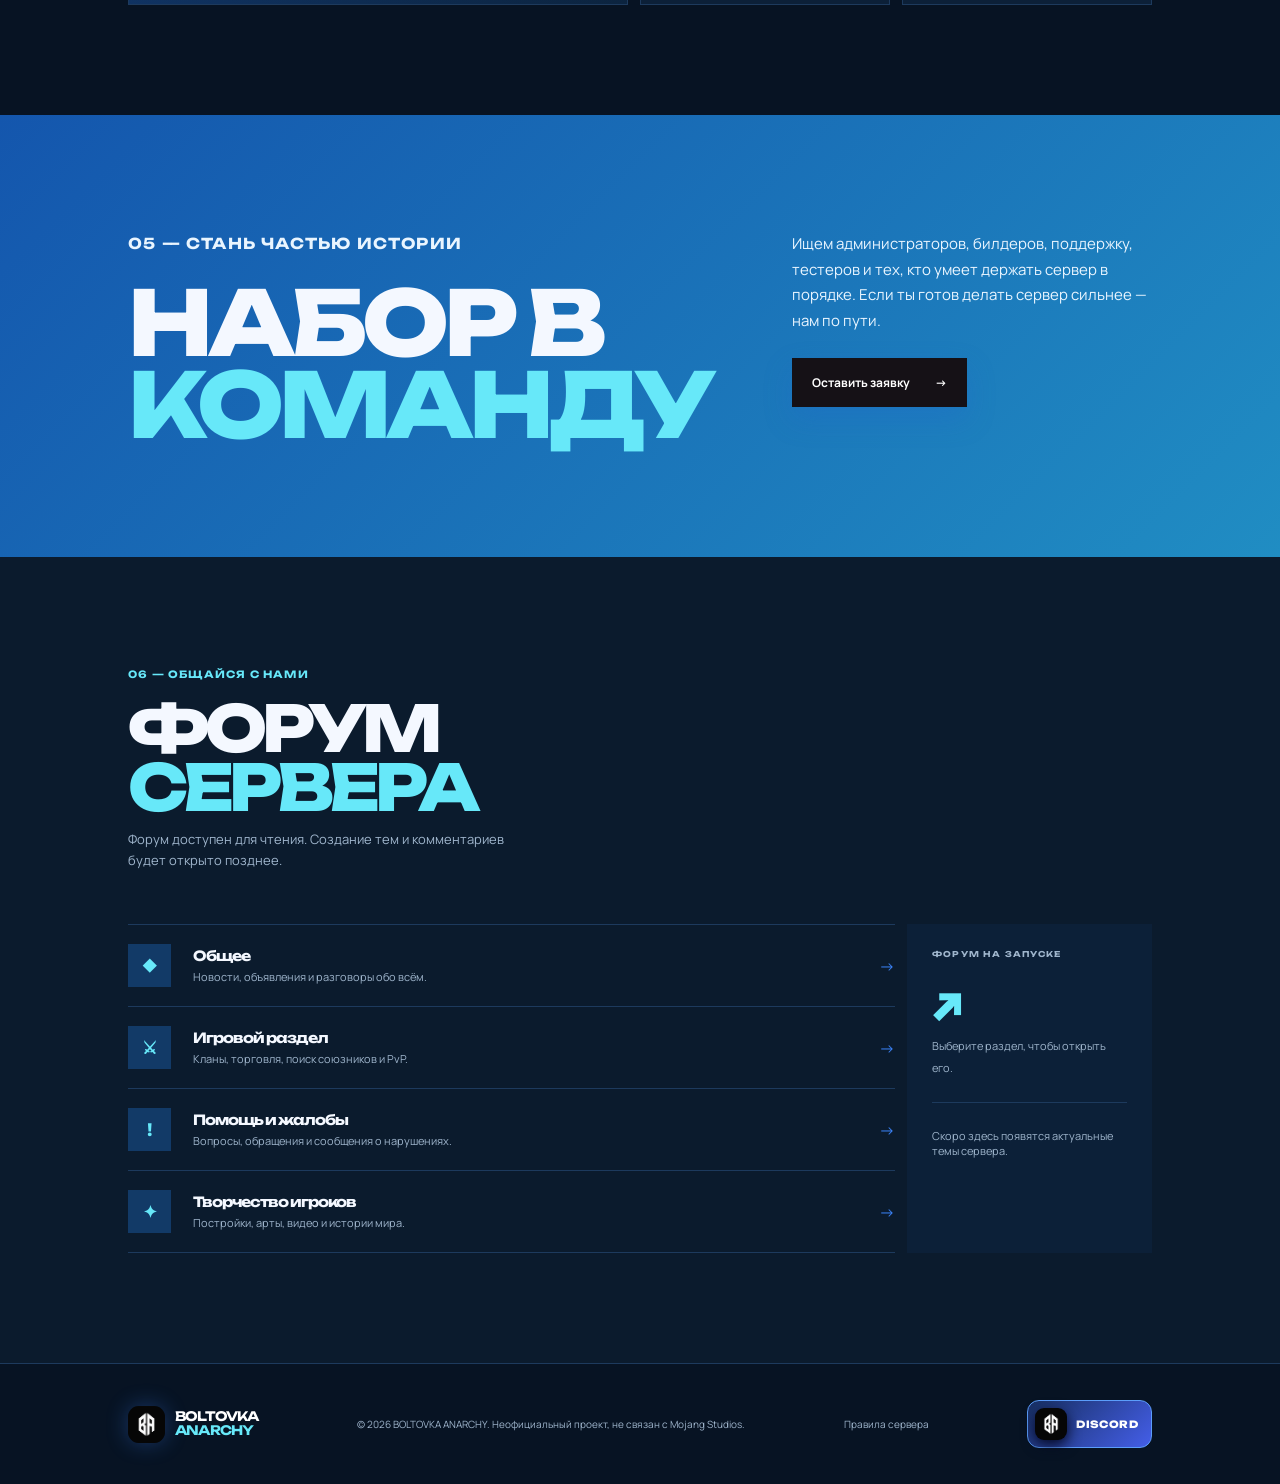
==== commit 2bc94bb2: "Restyle site with blue theme and player cabinet" ====
--- a/index.html
+++ b/index.html
@@ -3,19 +3,21 @@
   <head>
     <meta charset="UTF-8" />
     <meta name="viewport" content="width=device-width, initial-scale=1.0" />
-    <meta name="theme-color" content="#080b10" />
+    <meta name="theme-color" content="#081a33" />
     <meta name="description" content="Официальный форум Minecraft-сервера BOLTOVKA ANARCHY" />
     <title>BOLTOVKA ANARCHY — Minecraft форум</title>
+    <link rel="icon" type="image/png" href="assets/boltovka-icon.png" />
     <link rel="preconnect" href="https://fonts.googleapis.com" />
     <link rel="preconnect" href="https://fonts.gstatic.com" crossorigin />
     <link href="https://fonts.googleapis.com/css2?family=Manrope:wght@400;500;600;700;800&family=Unbounded:wght@500;700;800&display=swap" rel="stylesheet" />
     <link rel="stylesheet" href="styles.css" />
+    <script src="theme.js"></script>
   </head>
   <body>
     <div class="noise"></div>
     <header class="header">
       <a class="brand" href="#home" aria-label="BOLTOVKA ANARCHY — главная">
-        <span class="brand-mark">B</span>
+        <img class="brand-logo" src="assets/boltovka-icon.png" alt="" />
         <span>BOLTOVKA<br /><em>ANARCHY</em></span>
       </a>
       <button class="menu-toggle" aria-label="Открыть меню" aria-expanded="false">☰</button>
@@ -28,6 +30,7 @@
         <a href="#apply">Набор</a>
         <a href="#forum">Форум</a>
       </nav>
+      <button class="theme-toggle" type="button" aria-label="Переключить тему" title="Светлая / тёмная тема">☼</button>
       <a class="account-button" href="account.html">Личный кабинет <span>↗</span></a>
     </header>
 
@@ -45,8 +48,7 @@
           <p class="server-ip">IP: <button data-copy="play.boltovka.ru">play.boltovka.ru</button><span class="online-dot offline" id="online-dot"></span><strong id="online-status">проверяем онлайн…</strong></p>
         </div>
         <div class="hero-art" aria-hidden="true">
-          <div class="sun"></div><div class="mountain mountain-a"></div><div class="mountain mountain-b"></div>
-          <img src="https://mc-heads.net/body/Boltov04ka/180" alt="" style="position:absolute;right:18%;bottom:8%;width:190px;height:360px;object-fit:contain;filter:drop-shadow(0 18px 26px #000)" />
+          <div class="hero-photo"></div>
           <div class="floating-card"><small>BOLTOVKA ANARCHY</small><b>ЗАХОДИ И<br />НАЧИНАЙ!</b></div>
         </div>
       </section>
@@ -95,7 +97,7 @@
       </section>
     </main>
 
-    <footer><a class="brand" href="#home"><span class="brand-mark">B</span><span>BOLTOVKA<br /><em>ANARCHY</em></span></a><p>© 2026 BOLTOVKA ANARCHY. Неофициальный проект, не связан с Mojang Studios.</p><a href="rules.html">Правила сервера</a></footer>
+    <footer><a class="brand" href="#home"><img class="brand-logo" src="assets/boltovka-icon.png" alt="" /><span>BOLTOVKA<br /><em>ANARCHY</em></span></a><p>© 2026 BOLTOVKA ANARCHY. Неофициальный проект, не связан с Mojang Studios.</p><a href="rules.html">Правила сервера</a><a class="discord-button" href="https://discord.gg/6uun2yMdR" target="_blank" rel="noreferrer" aria-label="Открыть Discord BOLTOVKA ANARCHY"><img src="assets/boltovka-icon.png" alt="" /><span>DISCORD</span></a></footer>
     <div class="toast" role="status" aria-live="polite"></div>
     <script src="script.js"></script>
   </body>
--- a/styles.css
+++ b/styles.css
@@ -6,3 +6,15 @@
 .form-page{max-width:900px;margin:auto;padding:85px 30px 120px}.form-page h1{font:800 clamp(44px,7vw,76px)/.93 Unbounded;margin:0;letter-spacing:-4px}.form-page h1 i{color:var(--red);font-style:normal}.form-lead{color:var(--muted);max-width:630px;line-height:1.7}.form-page form{margin-top:35px}.form-page fieldset{border:1px solid var(--line);margin:20px 0;padding:25px;background:#0d1218}.form-page legend{font:700 16px Unbounded;padding:0 8px}.form-page label{display:block;font-size:12px;font-weight:700;margin:16px 0}.field-grid{display:grid;grid-template-columns:1fr 1fr;gap:0 18px}.form-page input,.form-page textarea,.form-page select{display:block;width:100%;background:#151c24;border:1px solid #35414e;color:#fff;font:500 14px Manrope;padding:12px;margin-top:7px}.form-page textarea{min-height:88px;resize:vertical}.role-grid{display:grid;grid-template-columns:repeat(5,1fr);gap:10px}.role-grid label{margin:0;cursor:pointer}.role-grid input{position:absolute;opacity:0}.role-grid span{display:grid;gap:10px;min-height:100px;padding:16px;background:#151c24;border:1px solid #35414e;font-size:23px}.role-grid b{font-size:11px}.role-grid input:checked+span{border-color:var(--red);background:#3a201d}.form-status{color:var(--lime);min-height:20px}.auth-tabs{display:flex;gap:8px;margin-top:35px}.auth-tabs button{background:#161d25;color:var(--muted);border:1px solid var(--line);padding:12px 22px;font:700 12px Manrope;cursor:pointer}.auth-tabs button.active{background:var(--red);border-color:var(--red);color:#fff}.auth-panel{max-width:480px;margin-top:25px}.auth-panel h2{font:700 25px Unbounded}.account-page .form-page{max-width:600px}@media(max-width:600px){.form-page{padding:60px 20px}.field-grid,.role-grid{grid-template-columns:1fr}.role-grid span{min-height:70px;grid-template-columns:35px 1fr;align-items:center}.form-page h1{letter-spacing:-3px}}
 .apply h2 i{color:#151116}.account-page{max-width:600px}
 .rules-page{max-width:920px;margin:auto;padding:85px 30px 120px}.rules-page h1{font:800 clamp(44px,7vw,76px)/.93 Unbounded;margin:0;letter-spacing:-4px}.rules-page h1 i{color:var(--red);font-style:normal}.rules-page section{padding:28px 0;border-bottom:1px solid var(--line)}.rules-page h2{font:700 22px Unbounded;margin:0 0 18px}.rules-page ol{padding-left:25px;margin:0}.rules-page li{color:var(--muted);font-size:14px;line-height:1.65;padding:7px 0}.rules-page li::marker{color:var(--red);font-weight:800}@media(max-width:600px){.rules-page{padding:60px 20px}.rules-page h1{letter-spacing:-3px}.rules-page h2{font-size:18px}}
+
+/* Blue / white visual system */
+:root{--bg:#071323;--surface:#0c2038;--line:#1d3a5d;--text:#f4f8ff;--muted:#9fb5cc;--red:#3b82f6;--lime:#67e8f9;--ink:#071323}
+:root[data-theme="light"]{--bg:#edf5ff;--surface:#fff;--line:#c9d9ec;--text:#0b2442;--muted:#526d8b;--red:#1769e8;--lime:#087b9a;--ink:#071323}
+body{background:radial-gradient(circle at 85% -10%,#1b61ae40,transparent 32%),var(--bg);transition:background .25s,color .25s}
+.header{background:transparent;border-bottom:1px solid var(--line);backdrop-filter:blur(18px)}.brand-logo{width:37px;height:37px;border-radius:11px;object-fit:cover;box-shadow:0 0 22px #3b82f655}.brand em{color:var(--lime)}
+.theme-toggle{width:35px;height:35px;display:grid;place-items:center;border:1px solid var(--line);border-radius:10px;background:var(--surface);color:var(--text);cursor:pointer;font-size:17px}.theme-toggle:hover{border-color:var(--red);box-shadow:0 0 18px #3b82f666}.nav .active,.nav a:hover,.account-button span,.eyebrow,.hero h1 i,.section h2 i,.forum h2 i{color:var(--lime)}
+.hero{min-height:650px;background:linear-gradient(90deg,var(--bg) 18%,transparent 64%,var(--bg) 100%)}.hero-grid{background:linear-gradient(#83b6ff12 1px,transparent 1px),linear-gradient(90deg,#83b6ff12 1px,transparent 1px)}.hero-art{width:58%;background:none}.hero-photo{position:absolute;inset:0;background:linear-gradient(90deg,var(--bg) 0%,transparent 38%,#06122235 100%),linear-gradient(0deg,var(--bg) 0%,transparent 35%),url('assets/hero-warden.jpg') center/cover no-repeat;filter:saturate(.85) contrast(1.08)}.floating-card{background:#eaf4ff;color:#0a2140;border:1px solid #fff9;box-shadow:0 15px 45px #001a3d88}.floating-card small{color:#1769e8}
+.primary{background:linear-gradient(135deg,#2f75ea,#45bce9);box-shadow:0 12px 28px #2264cf45}.primary:hover{background:#60a5fa}.secondary{border-color:#6e9fd1;background:#0a1b3044}.ticker{background:linear-gradient(90deg,#1e55ac,#37b4de);color:#fff}.jobs,.forum{background:#0b1b2d}.job-card,.news-card,.news-feature,.forum-side{background:var(--surface);border-color:var(--line)}.job-card:hover{border-color:var(--red);box-shadow:0 15px 30px #061d3d55}.job-card.accent,.apply{background:linear-gradient(135deg,#1456ad,#208dc3)}.job-card.accent>span,.job-card.accent p,.job-card.accent b,.apply .eyebrow,.apply p{color:#e9f5ff}.rules-panel{background:#eef6ff;color:#0a2340;box-shadow:0 20px 50px #001a3d24}.rules-panel p{color:#48647f}.rules-panel li b{color:#1769e8}.news-feature{background:linear-gradient(135deg,#123c78,#0c243f)}.forum-icon{background:#123a67;color:var(--lime)}
+.discord-button{display:inline-flex;align-items:center;gap:9px;padding:7px 13px 7px 7px;border:1px solid #5b9dfb;border-radius:12px;background:linear-gradient(135deg,#172f62,#445ee8);color:white!important;font:800 11px Unbounded,sans-serif;text-decoration:none;letter-spacing:.4px;transition:transform .2s,box-shadow .2s}.discord-button img{width:32px;height:32px;border-radius:9px;object-fit:cover;filter:drop-shadow(0 5px 7px #030722)}.discord-button:hover{transform:translateY(-4px) scale(1.04);box-shadow:0 0 14px #fff8,0 0 35px #5476ff,0 14px 28px #1624a966}
+.cabinet{margin-top:35px;padding:34px;border:1px solid var(--line);background:var(--surface);box-shadow:0 22px 60px #0018332e}.cabinet-head{display:flex;align-items:center;gap:20px}.skin-head{width:92px;height:92px;image-rendering:pixelated;background:#0b2442;border:1px solid var(--line)}.cabinet-label,.cabinet-grid span{font:700 10px Unbounded;color:var(--muted)}.cabinet-head h2{font:800 32px Unbounded;margin:7px 0}.cabinet-status{font-size:12px;color:var(--lime)}.cabinet-grid{display:grid;grid-template-columns:repeat(4,1fr);gap:10px;margin:30px 0 15px}.cabinet-grid article{padding:17px;background:var(--bg);border:1px solid var(--line)}.cabinet-grid b{display:block;font:700 18px Manrope;margin-top:9px}.cabinet-note{font-size:11px;color:var(--muted)}
+@media(max-width:700px){.theme-toggle{margin-left:auto}.cabinet{padding:22px}.cabinet-grid{grid-template-columns:repeat(2,1fr)}.hero-art{width:100%}.hero-photo{opacity:.55}.floating-card{right:7%;bottom:10%}.discord-button{align-self:flex-start}}
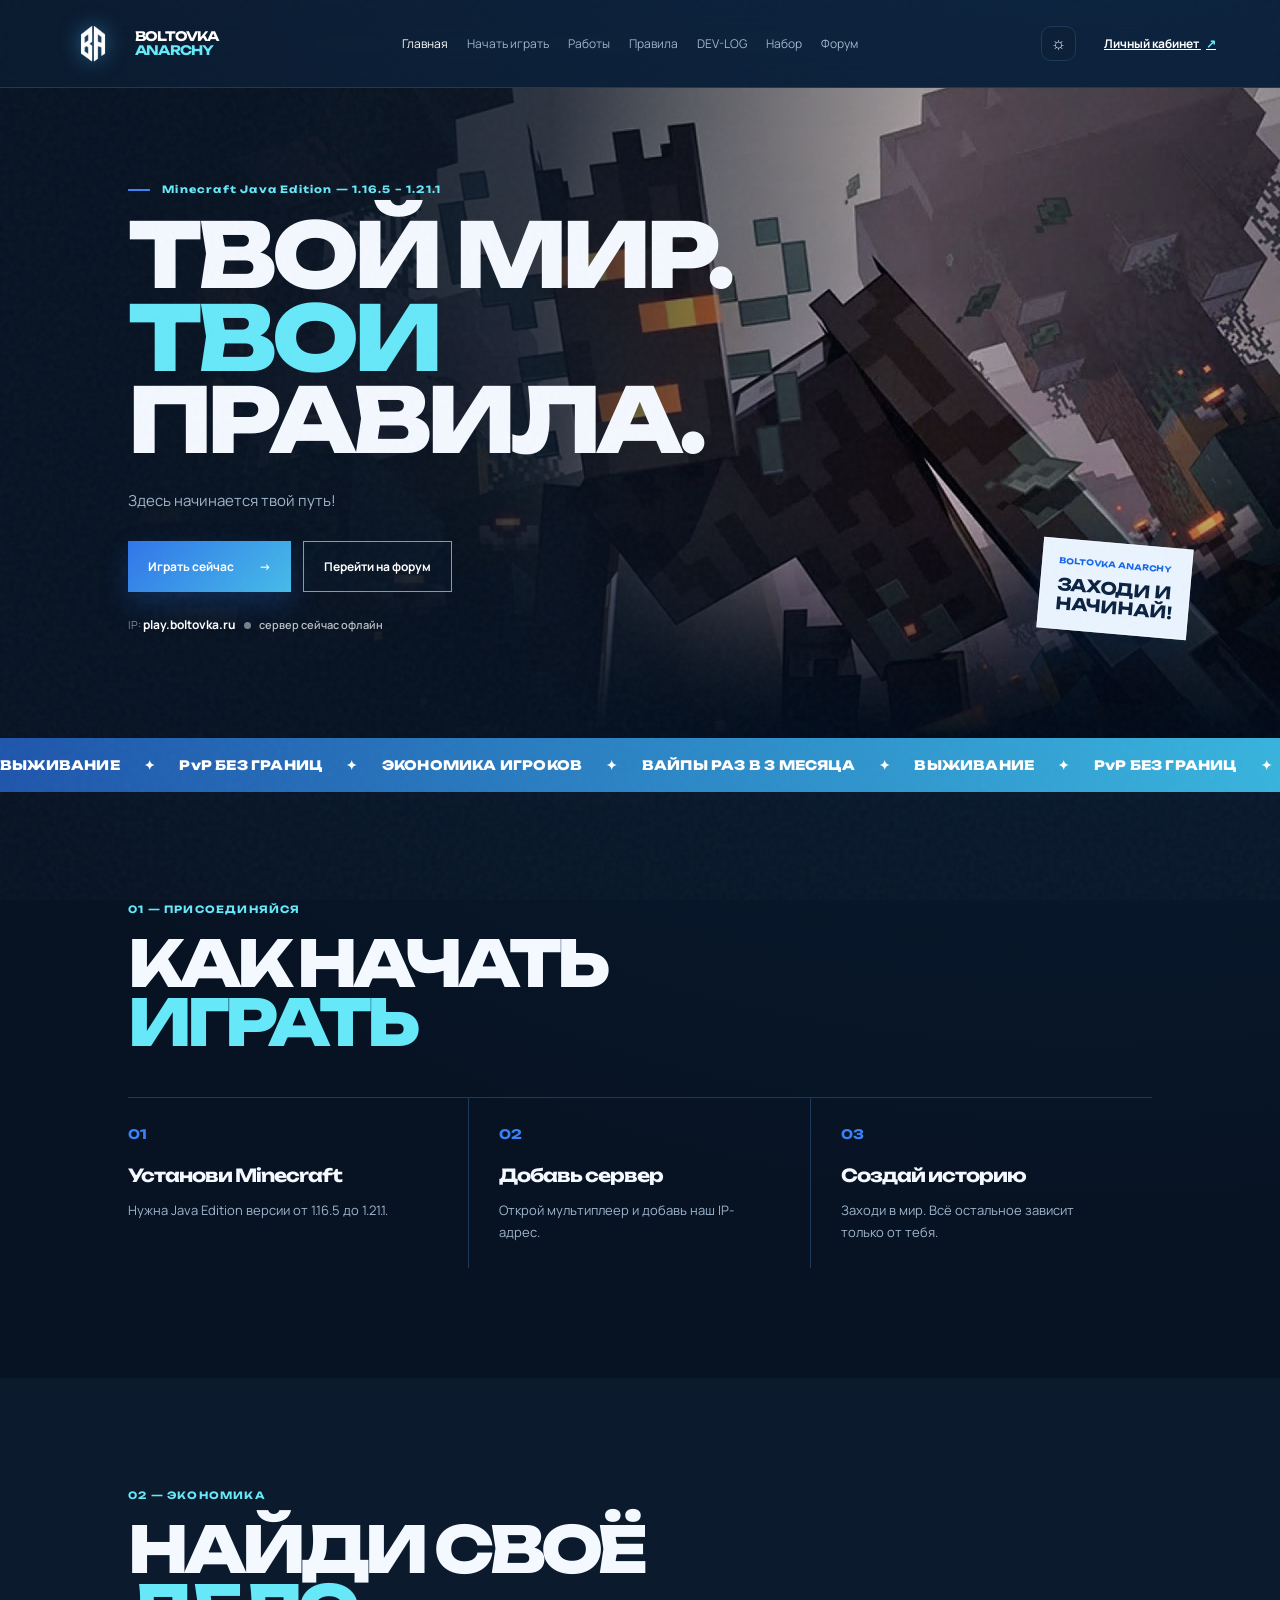
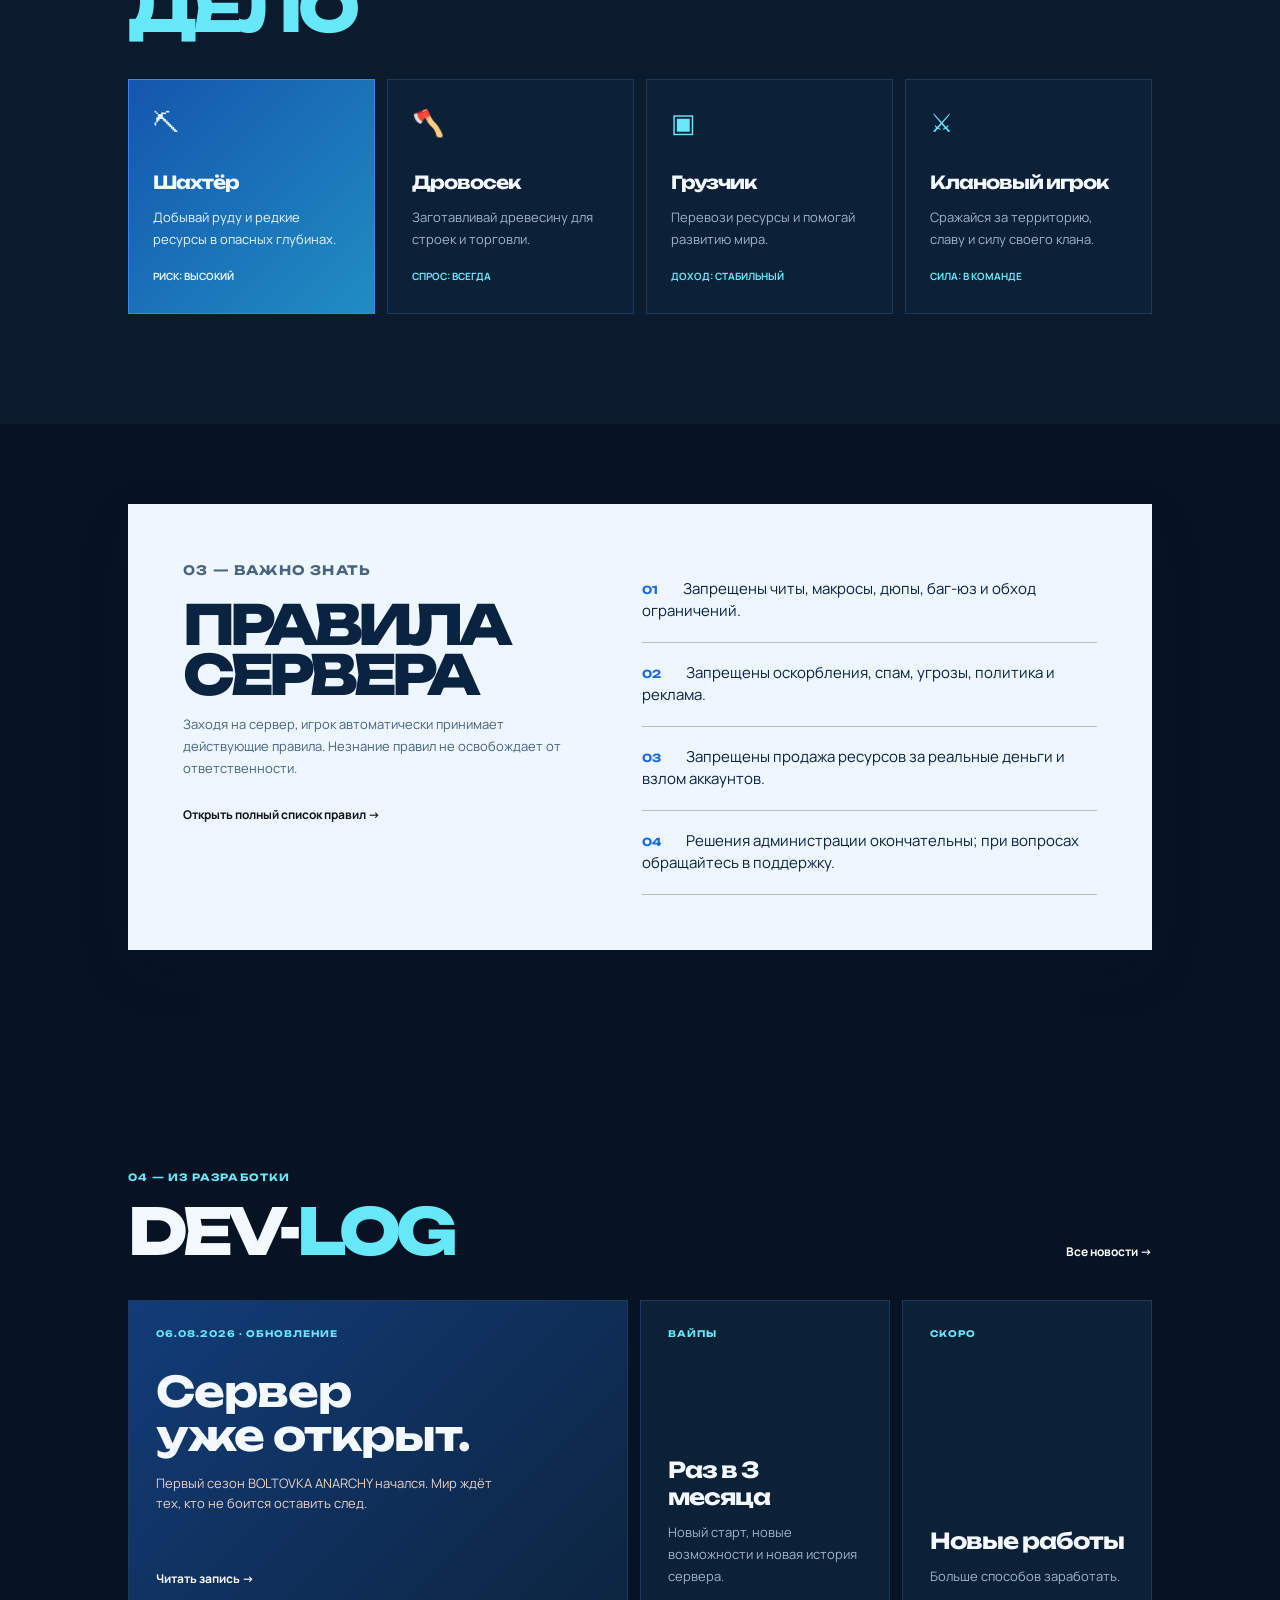
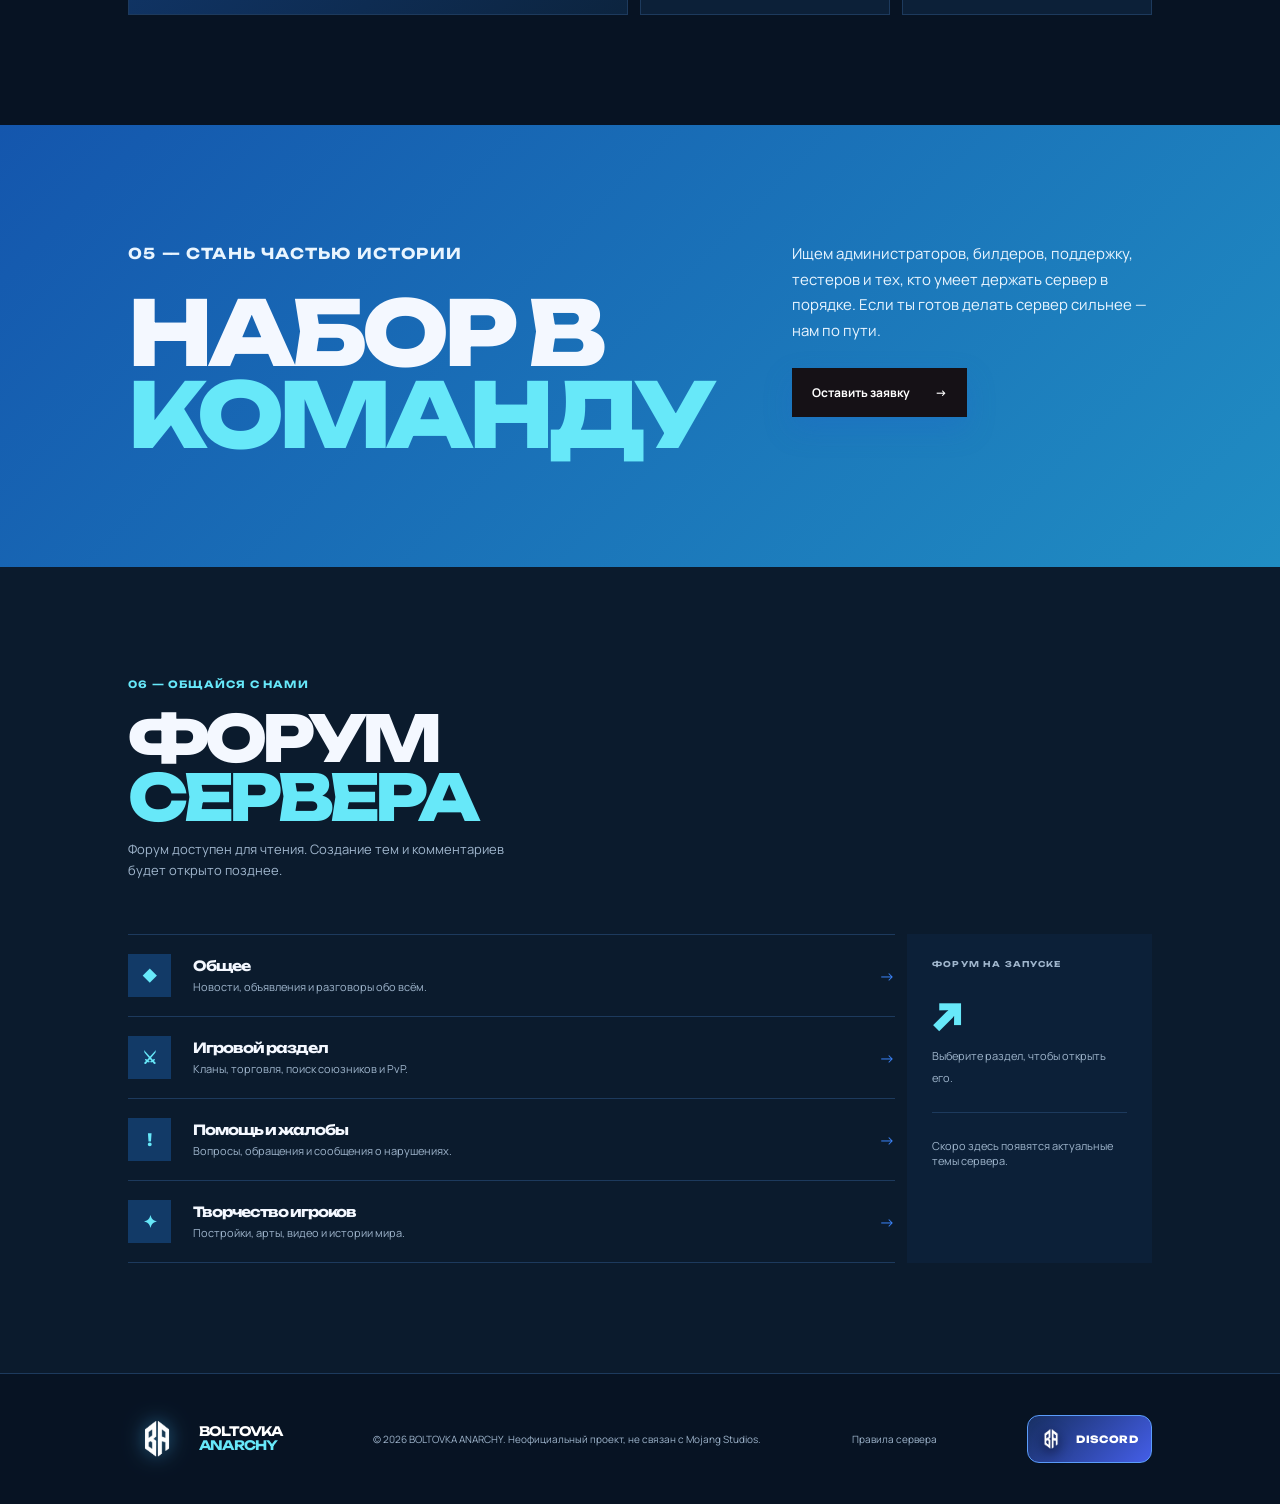
==== commit 223c91b2: "Make hero full width and refresh transparent branding" ====
--- a/index.html
+++ b/index.html
@@ -6,7 +6,7 @@
     <meta name="theme-color" content="#081a33" />
     <meta name="description" content="Официальный форум Minecraft-сервера BOLTOVKA ANARCHY" />
     <title>BOLTOVKA ANARCHY — Minecraft форум</title>
-    <link rel="icon" type="image/png" href="assets/boltovka-icon.png" />
+    <link rel="icon" type="image/png" href="assets/boltovka-mark.png" />
     <link rel="preconnect" href="https://fonts.googleapis.com" />
     <link rel="preconnect" href="https://fonts.gstatic.com" crossorigin />
     <link href="https://fonts.googleapis.com/css2?family=Manrope:wght@400;500;600;700;800&family=Unbounded:wght@500;700;800&display=swap" rel="stylesheet" />
@@ -17,7 +17,7 @@
     <div class="noise"></div>
     <header class="header">
       <a class="brand" href="#home" aria-label="BOLTOVKA ANARCHY — главная">
-        <img class="brand-logo" src="assets/boltovka-icon.png" alt="" />
+        <img class="brand-logo" src="assets/boltovka-mark.png" alt="" />
         <span>BOLTOVKA<br /><em>ANARCHY</em></span>
       </a>
       <button class="menu-toggle" aria-label="Открыть меню" aria-expanded="false">☰</button>
@@ -97,7 +97,7 @@
       </section>
     </main>
 
-    <footer><a class="brand" href="#home"><img class="brand-logo" src="assets/boltovka-icon.png" alt="" /><span>BOLTOVKA<br /><em>ANARCHY</em></span></a><p>© 2026 BOLTOVKA ANARCHY. Неофициальный проект, не связан с Mojang Studios.</p><a href="rules.html">Правила сервера</a><a class="discord-button" href="https://discord.gg/6uun2yMdR" target="_blank" rel="noreferrer" aria-label="Открыть Discord BOLTOVKA ANARCHY"><img src="assets/boltovka-icon.png" alt="" /><span>DISCORD</span></a></footer>
+    <footer><a class="brand" href="#home"><img class="brand-logo" src="assets/boltovka-mark.png" alt="" /><span>BOLTOVKA<br /><em>ANARCHY</em></span></a><p>© 2026 BOLTOVKA ANARCHY. Неофициальный проект, не связан с Mojang Studios.</p><a href="rules.html">Правила сервера</a><a class="discord-button" href="https://discord.gg/6uun2yMdR" target="_blank" rel="noreferrer" aria-label="Открыть Discord BOLTOVKA ANARCHY"><img src="assets/boltovka-mark.png" alt="" /><span>DISCORD</span></a></footer>
     <div class="toast" role="status" aria-live="polite"></div>
     <script src="script.js"></script>
   </body>
--- a/styles.css
+++ b/styles.css
@@ -18,3 +18,7 @@
 .discord-button{display:inline-flex;align-items:center;gap:9px;padding:7px 13px 7px 7px;border:1px solid #5b9dfb;border-radius:12px;background:linear-gradient(135deg,#172f62,#445ee8);color:white!important;font:800 11px Unbounded,sans-serif;text-decoration:none;letter-spacing:.4px;transition:transform .2s,box-shadow .2s}.discord-button img{width:32px;height:32px;border-radius:9px;object-fit:cover;filter:drop-shadow(0 5px 7px #030722)}.discord-button:hover{transform:translateY(-4px) scale(1.04);box-shadow:0 0 14px #fff8,0 0 35px #5476ff,0 14px 28px #1624a966}
 .cabinet{margin-top:35px;padding:34px;border:1px solid var(--line);background:var(--surface);box-shadow:0 22px 60px #0018332e}.cabinet-head{display:flex;align-items:center;gap:20px}.skin-head{width:92px;height:92px;image-rendering:pixelated;background:#0b2442;border:1px solid var(--line)}.cabinet-label,.cabinet-grid span{font:700 10px Unbounded;color:var(--muted)}.cabinet-head h2{font:800 32px Unbounded;margin:7px 0}.cabinet-status{font-size:12px;color:var(--lime)}.cabinet-grid{display:grid;grid-template-columns:repeat(4,1fr);gap:10px;margin:30px 0 15px}.cabinet-grid article{padding:17px;background:var(--bg);border:1px solid var(--line)}.cabinet-grid b{display:block;font:700 18px Manrope;margin-top:9px}.cabinet-note{font-size:11px;color:var(--muted)}
 @media(max-width:700px){.theme-toggle{margin-left:auto}.cabinet{padding:22px}.cabinet-grid{grid-template-columns:repeat(2,1fr)}.hero-art{width:100%}.hero-photo{opacity:.55}.floating-card{right:7%;bottom:10%}.discord-button{align-self:flex-start}}
+
+/* Full-bleed hero and transparent enlarged brand mark */
+.hero-art{inset:0;width:100%;height:100%;z-index:0}.hero-photo{background-position:center;background-size:cover}.hero-copy{position:relative;z-index:2}.hero::after{content:"";position:absolute;inset:0;background:linear-gradient(90deg,var(--bg) 0%,color-mix(in srgb,var(--bg),transparent 22%) 43%,transparent 72%);z-index:1;pointer-events:none}.brand-logo{width:58px;height:58px;border-radius:0;object-fit:contain;mix-blend-mode:screen;filter:drop-shadow(0 0 10px #46b9ff88);box-shadow:none}.brand{gap:13px}.header{min-height:88px}
+@media(max-width:700px){.hero-photo{background-position:64% center}.hero::after{background:linear-gradient(90deg,var(--bg) 0%,color-mix(in srgb,var(--bg),transparent 13%) 78%)}.brand-logo{width:45px;height:45px}.header{min-height:72px}}
